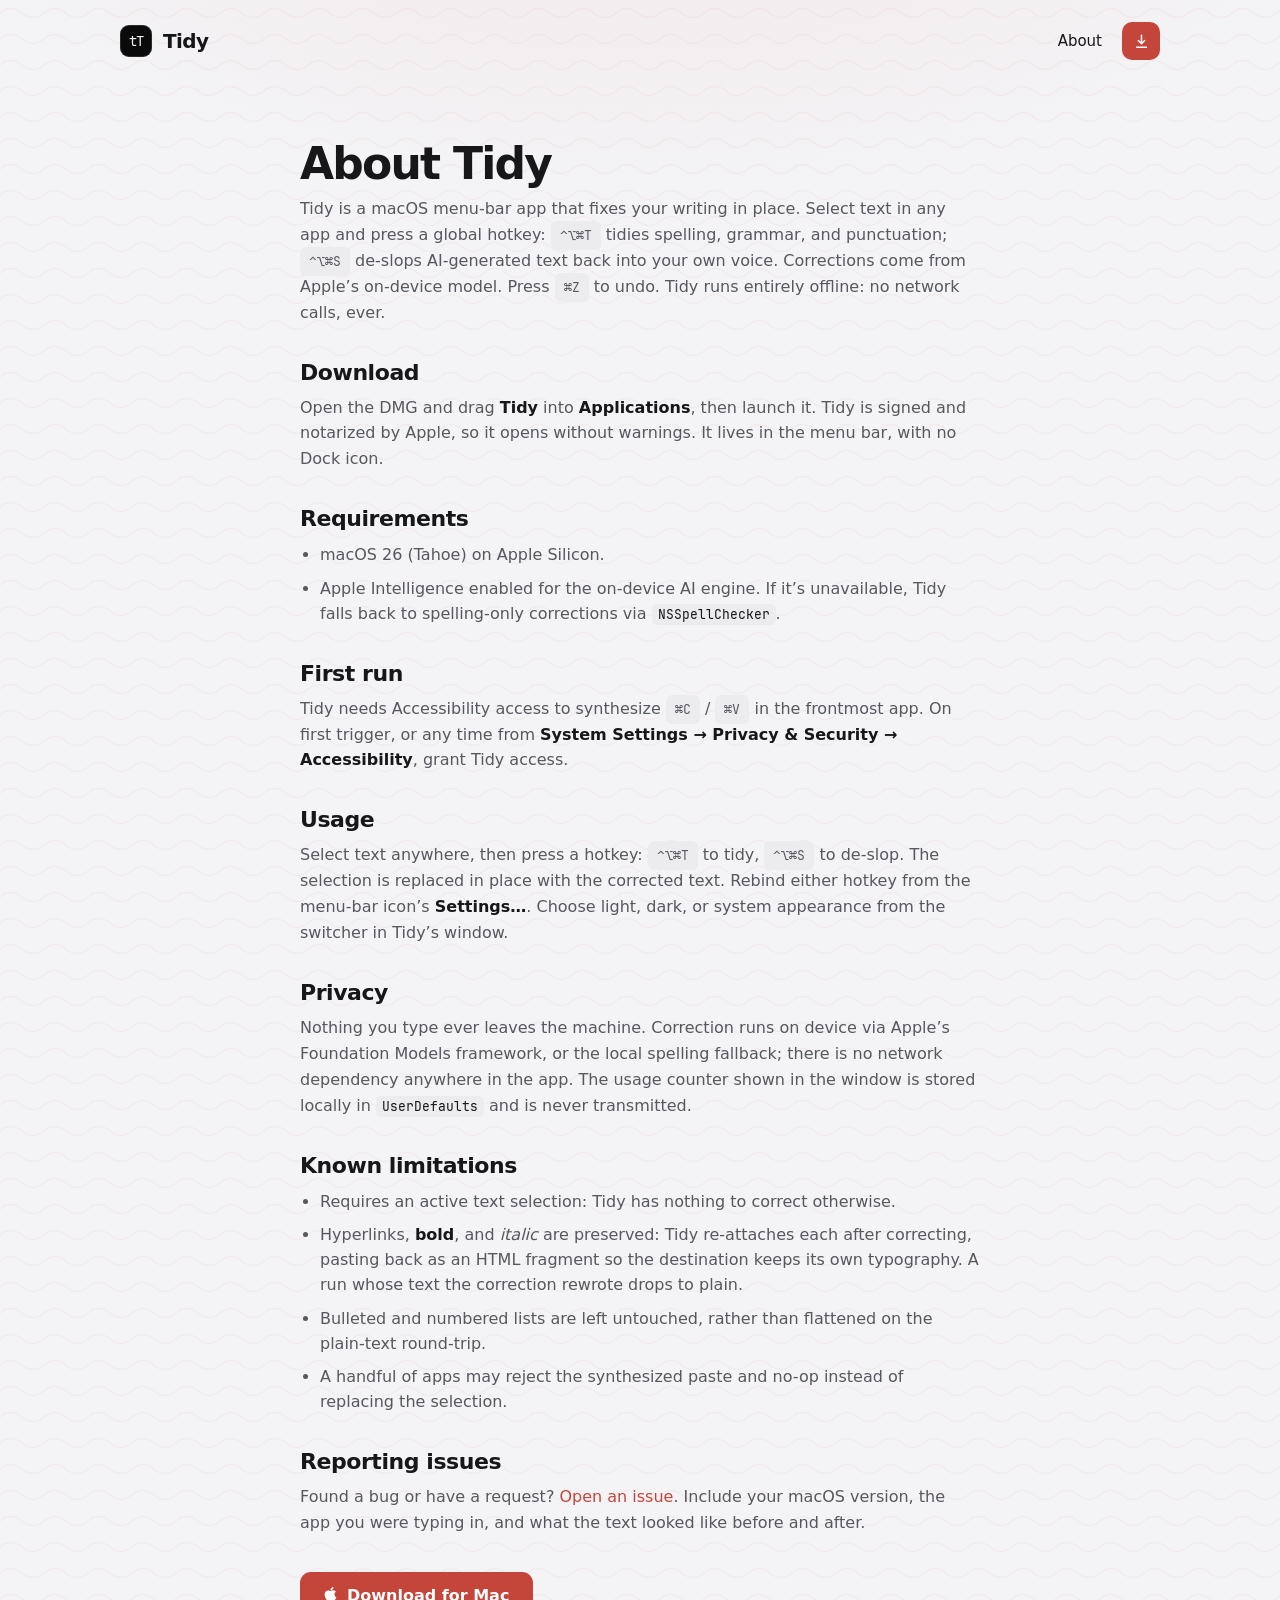
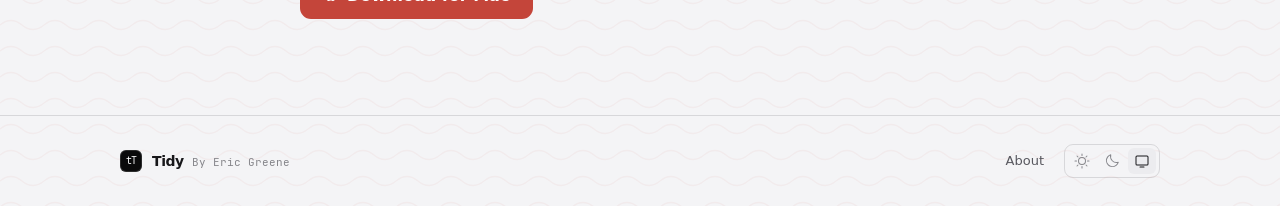
==== about.html @ 1b94c2d9 "Publish Tidy site + v0.2 appcast" ====
<!DOCTYPE html>
<html lang="en">
<head>
<meta charset="utf-8">
<meta name="viewport" content="width=device-width, initial-scale=1">
<title>About Tidy</title>
<meta name="description" content="How Tidy works, why it's built this way, and how to install it. Two shortcuts that fix your writing in place, on device.">
<link rel="canonical" href="https://greene-squares.github.io/tidy-releases/about.html">
<meta property="og:type" content="website">
<meta property="og:url" content="https://greene-squares.github.io/tidy-releases/about.html">
<meta property="og:title" content="About Tidy">
<meta property="og:description" content="How Tidy works, why it's built this way, and how to install it. Two shortcuts that fix your writing in place, on device.">
<meta name="twitter:card" content="summary_large_image">
<script>
  (function () {
    var saved = localStorage.getItem('tidy-theme');
    if (saved === 'light' || saved === 'dark') document.documentElement.setAttribute('data-theme', saved);
  })();
</script>
<link rel="stylesheet" href="styles.css">
</head>
<body>

  <div class="wrap" style="padding:22px 40px;display:flex;align-items:center;justify-content:space-between">
    <a href="index.html" style="display:flex;align-items:center;gap:11px;color:inherit">
      <div class="icon" style="width:32px;height:32px;border-radius:9px;font-size:14px;box-shadow:inset 0 0 0 1px var(--iconinset)">tT</div>
      <div style="font-size:20px;font-weight:600;letter-spacing:-0.03em">Tidy</div>
    </a>
    <div style="display:flex;align-items:center;gap:20px">
      <a href="about.html" class="nlink" style="font-size:15px;color:var(--ink)">About</a>
      <a href="https://github.com/greene-squares/tidy-releases/releases/latest/download/Tidy.dmg" class="btn" aria-label="Download for Mac" style="display:inline-flex;align-items:center;justify-content:center;width:38px;height:38px;padding:0;border-radius:10px"><svg viewBox="0 0 24 24" fill="none" stroke="currentColor" stroke-width="2" stroke-linecap="round" stroke-linejoin="round" style="width:17px;height:17px"><path d="M12 3v11"/><path d="M7.5 10.5 12 15l4.5-4.5"/><path d="M5 20h14"/></svg></a>
    </div>
  </div>

  <div class="wrap" style="padding:60px 40px 96px">
    <div class="doc">

      <section>
        <div class="h1" style="font-size:44px">About Tidy</div>
        <p>Tidy is a macOS menu-bar app that fixes your writing in place. Select text in any app and press a global hotkey: <span class="kc">&#8963;&#8997;&#8984;T</span> tidies spelling, grammar, and punctuation; <span class="kc">&#8963;&#8997;&#8984;S</span> de-slops AI-generated text back into your own voice. Corrections come from Apple&rsquo;s on-device model. Press <span class="kc">&#8984;Z</span> to undo. Tidy runs entirely offline: no network calls, ever.</p>
      </section>

      <section>
        <h2>Download</h2>
        <p>Open the DMG and drag <strong>Tidy</strong> into <strong>Applications</strong>, then launch it. Tidy is signed and notarized by Apple, so it opens without warnings. It lives in the menu bar, with no Dock icon.</p>
      </section>

      <section>
        <h2>Requirements</h2>
        <ul>
          <li>macOS 26 (Tahoe) on Apple Silicon.</li>
          <li>Apple Intelligence enabled for the on-device AI engine. If it&rsquo;s unavailable, Tidy falls back to spelling-only corrections via <code>NSSpellChecker</code>.</li>
        </ul>
      </section>

      <section>
        <h2>First run</h2>
        <p>Tidy needs Accessibility access to synthesize <span class="kc">&#8984;C</span> / <span class="kc">&#8984;V</span> in the frontmost app. On first trigger, or any time from <strong>System Settings &rarr; Privacy &amp; Security &rarr; Accessibility</strong>, grant Tidy access.</p>
      </section>

      <section>
        <h2>Usage</h2>
        <p>Select text anywhere, then press a hotkey: <span class="kc">&#8963;&#8997;&#8984;T</span> to tidy, <span class="kc">&#8963;&#8997;&#8984;S</span> to de-slop. The selection is replaced in place with the corrected text. Rebind either hotkey from the menu-bar icon&rsquo;s <strong>Settings&hellip;</strong>. Choose light, dark, or system appearance from the switcher in Tidy&rsquo;s window.</p>
      </section>

      <section>
        <h2>Privacy</h2>
        <p>Nothing you type ever leaves the machine. Correction runs on device via Apple&rsquo;s Foundation Models framework, or the local spelling fallback; there is no network dependency anywhere in the app. The usage counter shown in the window is stored locally in <code>UserDefaults</code> and is never transmitted.</p>
      </section>

      <section>
        <h2>Known limitations</h2>
        <ul>
          <li>Requires an active text selection: Tidy has nothing to correct otherwise.</li>
          <li>Hyperlinks, <strong>bold</strong>, and <em>italic</em> are preserved: Tidy re-attaches each after correcting, pasting back as an HTML fragment so the destination keeps its own typography. A run whose text the correction rewrote drops to plain.</li>
          <li>Bulleted and numbered lists are left untouched, rather than flattened on the plain-text round-trip.</li>
          <li>A handful of apps may reject the synthesized paste and no-op instead of replacing the selection.</li>
        </ul>
      </section>

      <section>
        <h2>Reporting issues</h2>
        <p>Found a bug or have a request? <a href="https://github.com/greene-squares/tidy-releases/issues">Open an issue</a>. Include your macOS version, the app you were typing in, and what the text looked like before and after.</p>
      </section>

      <a href="https://github.com/greene-squares/tidy-releases/releases/latest/download/Tidy.dmg" class="btn" style="align-self:flex-start;display:inline-flex;align-items:center;gap:10px;font-size:16px;border-radius:11px;padding:14px 24px;margin-top:2px"><svg viewBox="0 0 384 512" fill="currentColor" style="width:13px;height:16px;margin-top:-3px"><path d="M318.7 268.7c-.2-36.7 16.4-64.4 50-84.8-18.8-26.9-47.2-41.7-84.7-44.6-35.5-2.8-74.3 20.7-88.5 20.7-15 0-49.4-19.7-76.4-19.7C63.3 141.2 4 184.8 4 273.5q0 39.3 14.4 81.2c12.8 36.7 59 126.7 107.2 125.2 25.2-.6 43-17.9 75.8-17.9 31.8 0 48.3 17.9 76.4 17.9 48.6-.7 90.4-82.5 102.6-119.3-65.2-30.7-61.7-90-61.7-91.9zm-56.6-164.2c27.3-32.4 24.8-61.9 24-72.5-24.1 1.4-52 16.4-67.9 34.9-17.5 19.8-27.8 44.3-25.6 71.9 26.1 2 49.9-11.4 69.5-34.3z"/></svg>Download for Mac</a>

    </div>
  </div>

  <div style="border-top:1px solid var(--hair2)">
    <div class="wrap" style="padding:28px 40px;display:flex;align-items:center;justify-content:space-between;flex-wrap:wrap;gap:16px">
      <div style="display:flex;align-items:center;gap:10px"><div class="icon" style="width:22px;height:22px;border-radius:6px;font-size:10px;box-shadow:inset 0 0 0 1px var(--iconinset)">tT</div><div style="display:flex;align-items:baseline;gap:8px"><div style="font-size:14px;font-weight:600;letter-spacing:-0.03em">Tidy</div><div class="mono" style="font-size:11px;color:var(--ter)">By Eric Greene</div></div></div>
      <div style="display:flex;align-items:center;gap:20px;flex-wrap:wrap"><a href="about.html" class="nlink" style="font-size:13px">About</a><div class="theme-seg" role="group" aria-label="Theme"><button class="seg" type="button" data-theme-set="light" aria-label="Light theme"><svg viewBox="0 0 256 256" fill="currentColor"><path d="M120,40V16a8,8,0,0,1,16,0V40a8,8,0,0,1-16,0Zm72,88a64,64,0,1,1-64-64A64.07,64.07,0,0,1,192,128Zm-16,0a48,48,0,1,0-48,48A48.05,48.05,0,0,0,176,128ZM58.34,69.66A8,8,0,0,0,69.66,58.34l-16-16A8,8,0,0,0,42.34,53.66Zm0,116.68-16,16a8,8,0,0,0,11.32,11.32l16-16a8,8,0,0,0-11.32-11.32ZM192,72a8,8,0,0,0,5.66-2.34l16-16a8,8,0,0,0-11.32-11.32l-16,16A8,8,0,0,0,192,72Zm5.66,114.34a8,8,0,0,0-11.32,11.32l16,16a8,8,0,0,0,11.32-11.32ZM48,128a8,8,0,0,0-8-8H16a8,8,0,0,0,0,16H40A8,8,0,0,0,48,128Zm80,80a8,8,0,0,0-8,8v24a8,8,0,0,0,16,0V216A8,8,0,0,0,128,208Zm112-88H216a8,8,0,0,0,0,16h24a8,8,0,0,0,0-16Z"/></svg></button><button class="seg" type="button" data-theme-set="dark" aria-label="Dark theme"><svg viewBox="0 0 256 256" fill="currentColor"><path d="M233.54,142.23a8,8,0,0,0-8-2,88.08,88.08,0,0,1-109.8-109.8,8,8,0,0,0-10-10,104.84,104.84,0,0,0-52.91,37A104,104,0,0,0,136,224a103.09,103.09,0,0,0,62.52-20.88,104.84,104.84,0,0,0,37-52.91A8,8,0,0,0,233.54,142.23ZM188.9,190.34A88,88,0,0,1,65.66,67.11a89,89,0,0,1,31.4-26A106,106,0,0,0,96,56,104.11,104.11,0,0,0,200,160a106,106,0,0,0,14.92-1.06A89,89,0,0,1,188.9,190.34Z"/></svg></button><button class="seg" type="button" data-theme-set="system" aria-label="Match system"><svg viewBox="0 0 256 256" fill="currentColor"><path d="M208,40H48A24,24,0,0,0,24,64V176a24,24,0,0,0,24,24H208a24,24,0,0,0,24-24V64A24,24,0,0,0,208,40Zm8,136a8,8,0,0,1-8,8H48a8,8,0,0,1-8-8V64a8,8,0,0,1,8-8H208a8,8,0,0,1,8,8Zm-48,48a8,8,0,0,1-8,8H96a8,8,0,0,1,0-16h64A8,8,0,0,1,168,224Z"/></svg></button></div></div>
    </div>
  </div>

  <script src="app.js"></script>

</body>
</html>
---- styles.css ----
@font-face { font-family: 'Space Grotesk'; src: url('fonts/SpaceGrotesk-VF.ttf') format('truetype'); font-weight: 300 700; font-display: swap; }
@font-face { font-family: 'JetBrains Mono'; src: url('fonts/JetBrainsMono-Regular.ttf') format('truetype'); font-weight: 400; font-display: swap; }
@font-face { font-family: 'JetBrains Mono'; src: url('fonts/JetBrainsMono-Medium.ttf') format('truetype'); font-weight: 500; font-display: swap; }
@font-face { font-family: 'JetBrains Mono'; src: url('fonts/JetBrainsMono-SemiBold.ttf') format('truetype'); font-weight: 600; font-display: swap; }

:root {
  color-scheme: dark; --kcap-edge:rgba(0,0,0,0.45);
  --bg:#0e0e10; --panel:#141417; --raised:#1e1e23;
  --ink:#f4f4f5; --sec:#9a9aa2; --ter:#6b6b73;
  --accent:#e04b3f; --accent-h:#f0655a; --btn-ink:#ffffff;
  --hair:rgba(244,244,245,0.08); --hair2:rgba(244,244,245,0.10);
  --iconbg:#0a0a0b; --iconink:#f4f4f5; --iconinset:rgba(244,244,245,0.14);
  --sel:rgba(224,75,63,0.28); --glow:rgba(224,75,63,0.10);
  --winbg:#1b1b20; --winbar:#25252b; --winink:#f4f4f5; --winline:rgba(244,244,245,0.08); --winmuted:rgba(244,244,245,0.45);
  --capdown:#141418;
  --shadow:0 40px 80px -30px rgba(0,0,0,0.9);
}
:root[data-theme="light"] { color-scheme: light; --kcap-edge:rgba(14,14,16,0.14);
  --bg:#f4f4f6; --panel:#ffffff; --raised:#ececef;
  --ink:#17171a; --sec:#57575e; --ter:#86868b;
  --accent:#c4453a; --accent-h:#a5342a; --btn-ink:#ffffff;
  --hair:rgba(14,14,16,0.08); --hair2:rgba(14,14,16,0.12);
  --iconbg:#0a0a0b; --iconink:#f4f4f5; --iconinset:rgba(244,244,245,0.14);
  --sel:rgba(196,69,58,0.22); --glow:rgba(196,69,58,0.07);
  --winbg:#ffffff; --winbar:#e3e3e9; --winink:#141416; --winline:rgba(14,14,16,0.08); --winmuted:rgba(14,14,16,0.5);
  --capdown:#dcdce1;
  --shadow:0 30px 60px -30px rgba(14,14,16,0.28);
}
@media (prefers-color-scheme: light) {
  :root:not([data-theme="dark"]) { color-scheme: light; --kcap-edge:rgba(14,14,16,0.14);
    --bg:#f4f4f6; --panel:#ffffff; --raised:#ececef;
    --ink:#17171a; --sec:#57575e; --ter:#86868b;
    --accent:#c4453a; --accent-h:#a5342a; --btn-ink:#ffffff;
    --hair:rgba(14,14,16,0.08); --hair2:rgba(14,14,16,0.12);
    --iconbg:#0a0a0b; --iconink:#f4f4f5; --iconinset:rgba(244,244,245,0.14);
    --sel:rgba(196,69,58,0.22); --glow:rgba(196,69,58,0.07);
    --winbg:#ffffff; --winbar:#e3e3e9; --winink:#141416; --winline:rgba(14,14,16,0.08); --winmuted:rgba(14,14,16,0.5);
    --capdown:#dcdce1;
    --shadow:0 30px 60px -30px rgba(14,14,16,0.28);
  }
}

* { box-sizing: border-box; }
body { margin: 0; background-color: var(--bg);
  background-image: radial-gradient(1100px 520px at 50% -8%, var(--glow), transparent 68%), url("data:image/svg+xml,<svg xmlns='http://www.w3.org/2000/svg' width='44' height='26'><path d='M0 13 q 11 -9 22 0 t 22 0' fill='none' stroke='%23c4453a' stroke-opacity='0.05' stroke-width='1.3'/></svg>");
  background-repeat: no-repeat, repeat;
  font-family: -apple-system, BlinkMacSystemFont, "Helvetica Neue", "Segoe UI", system-ui, Arial, sans-serif; color: var(--ink); overflow-x: hidden; transition: background-color .2s ease, color .2s ease; }
a { color: var(--accent); text-decoration: none; }
::selection { background: var(--sel); }
.wrap { max-width: 1120px; margin: 0 auto; }
.nlink { color: var(--sec); transition: color .15s ease; }
.nlink:hover { color: var(--ink); }
.btn { background: var(--accent); color: var(--btn-ink); font-weight: 600; border-radius: 9px; transition: background .15s ease; }
.btn:hover { background: var(--accent-h); color: var(--btn-ink); }
.theme-seg { display: inline-flex; align-items: center; gap: 2px; padding: 3px; border: 1px solid var(--hair2); border-radius: 9px; }
.seg { display: flex; align-items: center; justify-content: center; width: 28px; height: 26px; border: none; background: transparent; color: var(--ter); border-radius: 6px; cursor: pointer; transition: color .15s ease, background .15s ease; }
.seg svg { width: 16px; height: 16px; }
.seg:hover { color: var(--ink); }
.seg.active { background: var(--raised); color: var(--ink); }
.eyebrow { font-family: 'JetBrains Mono', monospace; font-size: 12px; letter-spacing: 0.16em; text-transform: uppercase; color: var(--accent); }
.mono { font-family: 'JetBrains Mono', monospace; }
.icon { background: var(--iconbg); color: var(--iconink); font-family: 'JetBrains Mono', monospace; letter-spacing: -0.05em; display: flex; align-items: center; justify-content: center; }
.card { background: var(--panel); box-shadow: inset 0 0 0 1px var(--hair); }
.window { background: var(--winbg); border-radius: 20px; box-shadow: var(--shadow), inset 0 0 0 1px var(--hair); overflow: hidden; font-family: -apple-system, BlinkMacSystemFont, "SF Pro Text", system-ui, "Helvetica Neue", sans-serif; }
.titlebar { display: flex; align-items: center; gap: 7px; height: 36px; padding: 0 14px; background: var(--winbar); border-bottom: 1px solid var(--winline); }
.dot { width: 10px; height: 10px; border-radius: 50%; }
.wintitle { flex:1; text-align:center; font-size:12px; font-weight:500; color:var(--winmuted); margin-right:36px; }
.wavy { text-decoration: underline wavy #c4453a; text-underline-offset: 5px; }
.h1 { font-size: 62px; font-weight: 600; line-height: 1.0; letter-spacing: -0.04em; }
.h2 { font-size: 36px; font-weight: 600; letter-spacing: -0.03em; }
.grid-two { display: grid; grid-template-columns: 1fr; gap: 30px; }
.grid-priv, .grid-mode { display: grid; grid-template-columns: 1fr 1fr; gap: 64px; align-items: center; }
.grid-fixes { display: grid; grid-template-columns: repeat(4,1fr); gap: 16px; }
.grid-how { display: grid; grid-template-columns: repeat(3,1fr); gap: 40px; }
.fixcard { background: var(--panel); border-radius: 14px; box-shadow: inset 0 0 0 1px var(--hair); padding: 26px; display: flex; flex-direction: column; gap: 16px; min-height: 150px; }
.kc { font-family: 'JetBrains Mono', monospace; font-size: 13px; background: var(--raised); border-radius: 6px; padding: 6px 9px; }

.demo { width: 100%; display: flex; flex-direction: column; align-items: center; gap: 56px; }
.stage { width: 100%; max-width: 800px; position: relative; min-height: 224px; }
.winTidy { position: absolute; inset: 0; z-index: 2; display: flex; flex-direction: column; will-change: transform, filter; animation: tdWin 18s linear infinite; }
.winSlop { position: absolute; inset: 0; z-index: 1; display: flex; flex-direction: column; will-change: transform, filter; animation: slWin 18s linear infinite; }
.editor { flex: 1 1 auto; overflow: hidden; padding: 12px 26px; font-size: 17px; line-height: 1.55; color: var(--winink); }
.edGrid { display: grid; align-content: start; }

.lights { display: flex; align-items: center; gap: 8px; flex: none; }
.tl { width: 12px; height: 12px; border-radius: 50%; }
.tl.r { background: #ff5f57; } .tl.y { background: #febc2e; } .tl.g { background: #28c840; }
.chip svg, .fchip svg, .cbtn svg { width: 100%; height: 100%; fill: none; stroke: currentColor; stroke-width: 1.9; stroke-linecap: round; stroke-linejoin: round; }
.chip svg.fillic, .fchip svg.fillic, .cbtn svg.fillic { fill: currentColor; stroke: none; }
.fillic { fill: currentColor; stroke: none; }
.glyph { font-size: 14px; font-weight: 600; letter-spacing: -0.01em; }

.notesBar { height: 44px; gap: 8px; padding: 0 12px; background: var(--winbg); }
.chip { width: 26px; height: 26px; padding: 5px; border-radius: 50%; display: flex; align-items: center; justify-content: center; color: var(--winmuted); background: transparent; border: none; flex: none; cursor: default; }
.notesBar .chip { background: color-mix(in srgb, var(--winink) 5%, transparent); }
.notesTitle { display: flex; flex-direction: column; line-height: 1.05; margin-left: 2px; }
.nt1 { font-size: 13px; font-weight: 700; color: var(--winink); }
.nt2 { font-size: 10.5px; color: var(--winmuted); }
.tbSpacer { flex: 1; }
.tbDiv { width: 1px; height: 20px; background: var(--winline); margin: 0 3px; flex: none; }
.tbGroup { display: flex; align-items: center; gap: 4px; }

.msgBar { height: 38px; gap: 10px; }
.msgTo { font-size: 12.5px; font-weight: 600; color: var(--winink); }
.msgSub { color: var(--winmuted); font-weight: 500; }
.fmtBar { display: flex; align-items: center; gap: 3px; height: 32px; padding: 0 16px; color: var(--winmuted); border-bottom: 1px solid var(--winline); flex: none; }
.fchip { width: 24px; height: 24px; padding: 4px; display: flex; align-items: center; justify-content: center; border-radius: 5px; font-size: 12.5px; font-weight: 700; }
.fchip.it { font-style: italic; font-family: Georgia, "Times New Roman", serif; }
.fchip.un { text-decoration: underline; }
.fchip.st { text-decoration: line-through; }
.fdiv { width: 1px; height: 15px; background: var(--winline); margin: 0 4px; flex: none; }
.msgEditor { padding-top: 12px; }
.composeRow { display: flex; align-items: center; gap: 3px; height: 46px; padding: 0 14px; border-top: 1px solid var(--winline); flex: none; }
.cbtn { width: 30px; height: 30px; padding: 6px; border-radius: 8px; display: flex; align-items: center; justify-content: center; color: var(--winmuted); background: transparent; border: none; flex: none; cursor: default; }
.cSpacer { flex: 1; }
.send { width: 36px; height: 30px; padding: 6px 8px; color: #fff; background: #1c1c1e; border-radius: 8px; }
@media (max-width: 600px) { .tbHideSm { display: none; } .stage { min-height: 264px; } }
.edLayer { grid-area: 1/1; align-self: start; }
.caret { display: inline-block; width: 2px; height: 1.05em; background: var(--accent); vertical-align: -2px; margin-left: 3px; animation: tCaret 1.05s steps(1) infinite; }
.hl { border-radius: 6px; margin: -2px -6px; padding: 2px 6px; -webkit-box-decoration-break: clone; box-decoration-break: clone; }

/* Card-stack swap: the receding window snaps back quickly so it appears below
   at once; the rising window springs up over it (gentle overshoot). z-index
   flips inside each swap so the rising card is on top as it scales up. */
@keyframes tdWin {
  0% { transform:translateY(0) scale(1); filter:brightness(1); z-index:2 }
  30% { transform:translateY(0) scale(1); filter:brightness(1); z-index:2; animation-timing-function:cubic-bezier(0.32,0,0.2,1) }
  35% { transform:translateY(24px) scale(0.93); filter:brightness(0.85); z-index:1 }
  80% { transform:translateY(24px) scale(0.93); filter:brightness(0.85); z-index:1; animation-timing-function:cubic-bezier(0.34,1.5,0.5,1) }
  88% { transform:translateY(0) scale(1); filter:brightness(1); z-index:2 }
  100% { transform:translateY(0) scale(1); filter:brightness(1); z-index:2 }
}
@keyframes slWin {
  0% { transform:translateY(24px) scale(0.93); filter:brightness(0.85); z-index:1 }
  30% { transform:translateY(24px) scale(0.93); filter:brightness(0.85); z-index:1; animation-timing-function:cubic-bezier(0.34,1.5,0.5,1) }
  38% { transform:translateY(0) scale(1); filter:brightness(1); z-index:2 }
  80% { transform:translateY(0) scale(1); filter:brightness(1); z-index:2; animation-timing-function:cubic-bezier(0.32,0,0.2,1) }
  85% { transform:translateY(24px) scale(0.93); filter:brightness(0.85); z-index:1 }
  100% { transform:translateY(24px) scale(0.93); filter:brightness(0.85); z-index:1 }
}

.tdTypo { animation: tdTypo 18s ease-in-out infinite; }
.tdCrisp { opacity: 0; animation: tdCrisp 18s ease-in-out infinite; }
.slSlop { animation: slSlop 18s ease-in-out infinite; }
.slCrisp { opacity: 0; animation: slCrisp 18s ease-in-out infinite; }
.tdTypo .hl { animation: selTidy 18s linear infinite; }
.slSlop .hl { animation: selSlop 18s linear infinite; }
@keyframes tdTypo { 0%,15% { opacity:1 } 16%,54% { opacity:0 } 56%,100% { opacity:1 } }
@keyframes tdCrisp { 0%,15% { opacity:0 } 16%,54% { opacity:1 } 56%,100% { opacity:0 } }
@keyframes slSlop { 0%,51% { opacity:1 } 52%,84% { opacity:0 } 86%,100% { opacity:1 } }
@keyframes slCrisp { 0%,51% { opacity:0 } 52%,84% { opacity:1 } 86%,100% { opacity:0 } }
@keyframes selTidy { 0% { background:transparent; animation-timing-function:step-end } 5% { background:var(--sel); animation-timing-function:step-end } 16% { background:transparent } 100% { background:transparent } }
@keyframes selSlop { 0% { background:transparent; animation-timing-function:step-end } 41% { background:var(--sel); animation-timing-function:step-end } 52% { background:transparent } 100% { background:transparent } }

.procPanel { position:absolute; left:50%; bottom:-20px; z-index:8; transform:translateX(-50%); display:flex; align-items:center; gap:14px; min-width:280px; padding:15px 18px; background:var(--winbar); border-radius:16px; box-shadow:0 30px 70px -24px rgba(0,0,0,0.55), inset 0 0 0 1px var(--winline); opacity:0; }
.procTidy { animation:procTidyShow 18s ease-in-out infinite; }
.procSlop { animation:procSlopShow 18s ease-in-out infinite; }
.procLogo { width:36px; height:36px; border-radius:10px; font-size:15px; box-shadow:inset 0 0 0 1px var(--iconinset); flex:none; }
.procMeta { display:flex; flex-direction:column; gap:9px; flex:1; }
.procTitle { font-family:'JetBrains Mono',monospace; font-size:12.5px; color:var(--winink); letter-spacing:-0.01em; }
.wpBar { height:6px; border-radius:999px; background:var(--winline); overflow:hidden; }
.wpFill { display:block; height:100%; width:0; border-radius:999px; background:var(--accent); }
.wpFillTidy { animation:fillTidy 18s ease-in-out infinite; }
.wpFillSlop { animation:fillSlop 18s ease-in-out infinite; }
.toast { position:absolute; left:50%; bottom:-10px; z-index:8; transform:translateX(-50%); padding:9px 15px; background:#17171a; color:#fff; font-size:13px; font-weight:600; letter-spacing:-0.01em; border-radius:999px; box-shadow:0 14px 30px -12px rgba(0,0,0,0.6); white-space:nowrap; opacity:0; }
.toastTidy { animation:toastTidyShow 18s ease-in-out infinite; }
.toastSlop { animation:toastSlopShow 18s ease-in-out infinite; }
@keyframes procTidyShow { 0%,11.5% { opacity:0; transform:translateX(-50%) scale(0.94) } 12.5%,15% { opacity:1; transform:translateX(-50%) scale(1) } 15.7%,100% { opacity:0; transform:translateX(-50%) scale(0.97) } }
@keyframes procSlopShow { 0%,47.5% { opacity:0; transform:translateX(-50%) scale(0.94) } 48.5%,51% { opacity:1; transform:translateX(-50%) scale(1) } 51.7%,100% { opacity:0; transform:translateX(-50%) scale(0.97) } }
@keyframes fillTidy { 0%,12% { width:0 } 15.2%,100% { width:100% } }
@keyframes fillSlop { 0%,48% { width:0 } 51.2%,100% { width:100% } }
@keyframes toastTidyShow { 0%,15.5% { opacity:0; transform:translateX(-50%) translateY(8px) } 17%,26% { opacity:1; transform:translateX(-50%) translateY(0) } 28%,100% { opacity:0; transform:translateX(-50%) translateY(8px) } }
@keyframes toastSlopShow { 0%,51.5% { opacity:0; transform:translateX(-50%) translateY(8px) } 53%,64% { opacity:1; transform:translateX(-50%) translateY(0) } 66%,100% { opacity:0; transform:translateX(-50%) translateY(8px) } }
@keyframes tCaret { 0%,50% { opacity:1 } 51%,100% { opacity:0 } }

.demo-kbd { margin-top: 4px; }
.demo-kbd .key.kMod { animation: kbMod 18s ease-in-out infinite; }
.demo-kbd .key.kCmd { animation: kbCmd 18s ease-in-out infinite; }
.demo-kbd .key.kA { animation: kbA 18s ease-in-out infinite; }
.demo-kbd .key.kT { animation: kbTapT 18s ease-in-out infinite; }
.demo-kbd .key.kS { animation: kbTapS 18s ease-in-out infinite; }
@keyframes kbMod { 0%,10.5% { transform:none; background:linear-gradient(#ffffff,#f0f0f3); color:#3d3d44; box-shadow: inset 0 -1px 1px rgba(14,14,16,0.05), 0 1.5px 2px rgba(14,14,16,0.16), 0 0 0 1px rgba(14,14,16,0.05); } 11%,15% { transform:translateY(1.5px); background:linear-gradient(#e04b3f,#b8342a); color:#fff; box-shadow: inset 0 1px 3px rgba(0,0,0,0.28), 0 0 0 1px #a02b22, 0 0 16px rgba(224,75,63,0.6); } 15.5%,46.5% { transform:none; background:linear-gradient(#ffffff,#f0f0f3); color:#3d3d44; box-shadow: inset 0 -1px 1px rgba(14,14,16,0.05), 0 1.5px 2px rgba(14,14,16,0.16), 0 0 0 1px rgba(14,14,16,0.05); } 47%,51% { transform:translateY(1.5px); background:linear-gradient(#e04b3f,#b8342a); color:#fff; box-shadow: inset 0 1px 3px rgba(0,0,0,0.28), 0 0 0 1px #a02b22, 0 0 16px rgba(224,75,63,0.6); } 51.5%,100% { transform:none; background:linear-gradient(#ffffff,#f0f0f3); color:#3d3d44; box-shadow: inset 0 -1px 1px rgba(14,14,16,0.05), 0 1.5px 2px rgba(14,14,16,0.16), 0 0 0 1px rgba(14,14,16,0.05); } }
@keyframes kbCmd { 0%,4.5% { transform:none; background:linear-gradient(#ffffff,#f0f0f3); color:#3d3d44; box-shadow: inset 0 -1px 1px rgba(14,14,16,0.05), 0 1.5px 2px rgba(14,14,16,0.16), 0 0 0 1px rgba(14,14,16,0.05); } 5%,7% { transform:translateY(1.5px); background:linear-gradient(#e04b3f,#b8342a); color:#fff; box-shadow: inset 0 1px 3px rgba(0,0,0,0.28), 0 0 0 1px #a02b22, 0 0 16px rgba(224,75,63,0.6); } 7.5%,10.5% { transform:none; background:linear-gradient(#ffffff,#f0f0f3); color:#3d3d44; box-shadow: inset 0 -1px 1px rgba(14,14,16,0.05), 0 1.5px 2px rgba(14,14,16,0.16), 0 0 0 1px rgba(14,14,16,0.05); } 11%,15% { transform:translateY(1.5px); background:linear-gradient(#e04b3f,#b8342a); color:#fff; box-shadow: inset 0 1px 3px rgba(0,0,0,0.28), 0 0 0 1px #a02b22, 0 0 16px rgba(224,75,63,0.6); } 15.5%,40.5% { transform:none; background:linear-gradient(#ffffff,#f0f0f3); color:#3d3d44; box-shadow: inset 0 -1px 1px rgba(14,14,16,0.05), 0 1.5px 2px rgba(14,14,16,0.16), 0 0 0 1px rgba(14,14,16,0.05); } 41%,43% { transform:translateY(1.5px); background:linear-gradient(#e04b3f,#b8342a); color:#fff; box-shadow: inset 0 1px 3px rgba(0,0,0,0.28), 0 0 0 1px #a02b22, 0 0 16px rgba(224,75,63,0.6); } 43.5%,46.5% { transform:none; background:linear-gradient(#ffffff,#f0f0f3); color:#3d3d44; box-shadow: inset 0 -1px 1px rgba(14,14,16,0.05), 0 1.5px 2px rgba(14,14,16,0.16), 0 0 0 1px rgba(14,14,16,0.05); } 47%,51% { transform:translateY(1.5px); background:linear-gradient(#e04b3f,#b8342a); color:#fff; box-shadow: inset 0 1px 3px rgba(0,0,0,0.28), 0 0 0 1px #a02b22, 0 0 16px rgba(224,75,63,0.6); } 51.5%,100% { transform:none; background:linear-gradient(#ffffff,#f0f0f3); color:#3d3d44; box-shadow: inset 0 -1px 1px rgba(14,14,16,0.05), 0 1.5px 2px rgba(14,14,16,0.16), 0 0 0 1px rgba(14,14,16,0.05); } }
@keyframes kbA { 0%,4.5% { transform:none; background:linear-gradient(#ffffff,#f0f0f3); color:#3d3d44; box-shadow: inset 0 -1px 1px rgba(14,14,16,0.05), 0 1.5px 2px rgba(14,14,16,0.16), 0 0 0 1px rgba(14,14,16,0.05); } 5%,7% { transform:translateY(1.5px); background:linear-gradient(#e04b3f,#b8342a); color:#fff; box-shadow: inset 0 1px 3px rgba(0,0,0,0.28), 0 0 0 1px #a02b22, 0 0 16px rgba(224,75,63,0.6); } 7.5%,40.5% { transform:none; background:linear-gradient(#ffffff,#f0f0f3); color:#3d3d44; box-shadow: inset 0 -1px 1px rgba(14,14,16,0.05), 0 1.5px 2px rgba(14,14,16,0.16), 0 0 0 1px rgba(14,14,16,0.05); } 41%,43% { transform:translateY(1.5px); background:linear-gradient(#e04b3f,#b8342a); color:#fff; box-shadow: inset 0 1px 3px rgba(0,0,0,0.28), 0 0 0 1px #a02b22, 0 0 16px rgba(224,75,63,0.6); } 43.5%,100% { transform:none; background:linear-gradient(#ffffff,#f0f0f3); color:#3d3d44; box-shadow: inset 0 -1px 1px rgba(14,14,16,0.05), 0 1.5px 2px rgba(14,14,16,0.16), 0 0 0 1px rgba(14,14,16,0.05); } }
@keyframes kbTapT { 0%,10.5% { transform:none; background:linear-gradient(#ffffff,#f0f0f3); color:#3d3d44; box-shadow: inset 0 -1px 1px rgba(14,14,16,0.05), 0 1.5px 2px rgba(14,14,16,0.16), 0 0 0 1px rgba(14,14,16,0.05); } 11%,15% { transform:translateY(1.5px); background:linear-gradient(#e04b3f,#b8342a); color:#fff; box-shadow: inset 0 1px 3px rgba(0,0,0,0.28), 0 0 0 1px #a02b22, 0 0 16px rgba(224,75,63,0.7); } 15.5%,100% { transform:none; background:linear-gradient(#ffffff,#f0f0f3); color:#3d3d44; box-shadow: inset 0 -1px 1px rgba(14,14,16,0.05), 0 1.5px 2px rgba(14,14,16,0.16), 0 0 0 1px rgba(14,14,16,0.05); } }
@keyframes kbTapS { 0%,46.5% { transform:none; background:linear-gradient(#ffffff,#f0f0f3); color:#3d3d44; box-shadow: inset 0 -1px 1px rgba(14,14,16,0.05), 0 1.5px 2px rgba(14,14,16,0.16), 0 0 0 1px rgba(14,14,16,0.05); } 47%,51% { transform:translateY(1.5px); background:linear-gradient(#e04b3f,#b8342a); color:#fff; box-shadow: inset 0 1px 3px rgba(0,0,0,0.28), 0 0 0 1px #a02b22, 0 0 16px rgba(224,75,63,0.7); } 51.5%,100% { transform:none; background:linear-gradient(#ffffff,#f0f0f3); color:#3d3d44; box-shadow: inset 0 -1px 1px rgba(14,14,16,0.05), 0 1.5px 2px rgba(14,14,16,0.16), 0 0 0 1px rgba(14,14,16,0.05); } }

.grid-why { display: grid; grid-template-columns: 1fr 1fr; gap: 34px 48px; }
.divider { height: 1px; background: var(--hair2); }

.doc { max-width: 680px; margin: 0 auto; display: flex; flex-direction: column; gap: 34px; }
.doc section { display: flex; flex-direction: column; gap: 10px; }
.doc h2 { font-size: 22px; font-weight: 600; letter-spacing: -0.02em; margin: 0; }
.doc p { font-size: 16px; line-height: 1.62; color: var(--sec); margin: 0; }
.doc ul { margin: 2px 0 0; padding-left: 20px; display: flex; flex-direction: column; gap: 9px; }
.doc li { font-size: 16px; line-height: 1.55; color: var(--sec); }
.doc strong { color: var(--ink); font-weight: 600; }
.doc code { font-family: 'JetBrains Mono', monospace; font-size: 13px; background: var(--raised); border-radius: 5px; padding: 2px 6px; color: var(--ink); }
.doc pre { background: var(--raised); border-radius: 10px; padding: 16px 18px; overflow-x: auto; margin: 2px 0 0; }
.doc pre code { background: none; padding: 0; font-size: 13px; line-height: 1.7; color: var(--ink); }

.kbd { max-width: 800px; width: 100%; background: linear-gradient(#ededf0, #dedee2); border-radius: 18px; padding: 15px; display: flex; flex-direction: column; gap: 6px; box-shadow: inset 0 1px 0 rgba(255,255,255,0.85), 0 10px 24px -20px rgba(14,14,16,0.35), 0 0 0 1px rgba(14,14,16,0.08); }
.krow { display: flex; gap: 6px; }
.key { flex: 1 1 0; min-width: 0; height: 42px; background: linear-gradient(#ffffff, #f0f0f3); border-radius: 8px; display: flex; align-items: center; justify-content: center; font-family: -apple-system, BlinkMacSystemFont, "SF Pro Text", system-ui, "Helvetica Neue", sans-serif; font-size: 12px; font-weight: 500; color: #3d3d44; box-shadow: inset 0 -1px 1px rgba(14,14,16,0.05), 0 1.5px 2px rgba(14,14,16,0.16), 0 0 0 1px rgba(14,14,16,0.05); }
.krow.fn .key { height: 25px; font-size: 9px; color: #8a8a90; }
.key.wide { font-size: 10px; color: #7a7a80; }
.key.mod { color: #c4453a; font-size: 16px; font-weight: 600; box-shadow: inset 0 0 0 1.6px #c4453a, 0 1.5px 2px rgba(14,14,16,0.16); }
.key.hot { position: relative; background: linear-gradient(#e04b3f, #b8342a); color: #fff; font-size: 15px; font-weight: 700; box-shadow: 0 4px 12px rgba(224,75,63,0.55), 0 0 0 1px #b8342a; }
.key.hot::after { content: attr(data-tip); position: absolute; bottom: calc(100% + 10px); left: 50%; transform: translateX(-50%); background: #17171a; color: #fff; font-size: 11px; font-weight: 600; letter-spacing: -0.01em; padding: 4px 9px; border-radius: 6px; white-space: nowrap; box-shadow: 0 8px 20px -8px rgba(0,0,0,0.55); }
.key.hot::before { content: ''; position: absolute; bottom: calc(100% + 4px); left: 50%; transform: translateX(-50%); border: 5px solid transparent; border-top-color: #17171a; }
.kb-legend { display: flex; gap: 30px; flex-wrap: wrap; justify-content: center; font-size: 14px; color: var(--sec); }
.kb-legend > div { display: flex; align-items: center; gap: 8px; }
.kb-dot { width: 9px; height: 9px; border-radius: 3px; background: #c4453a; flex: none; }
@media (max-width: 720px) { .kbd { display: none; } }

@media (max-width: 860px) {
  .grid-two, .grid-priv, .grid-how, .grid-mode, .grid-why { grid-template-columns: 1fr; gap: 28px; }
  .grid-mode.flip > div:first-child { order: 2; }
  .grid-fixes { grid-template-columns: 1fr 1fr; }
  .h1 { font-size: 44px; }
  .nav-links { display: none !important; }
}
@media (max-width: 480px) { .grid-fixes { grid-template-columns: 1fr; } .h1 { font-size: 38px; } }
@media (prefers-reduced-motion: reduce) { * { animation: none !important; } }
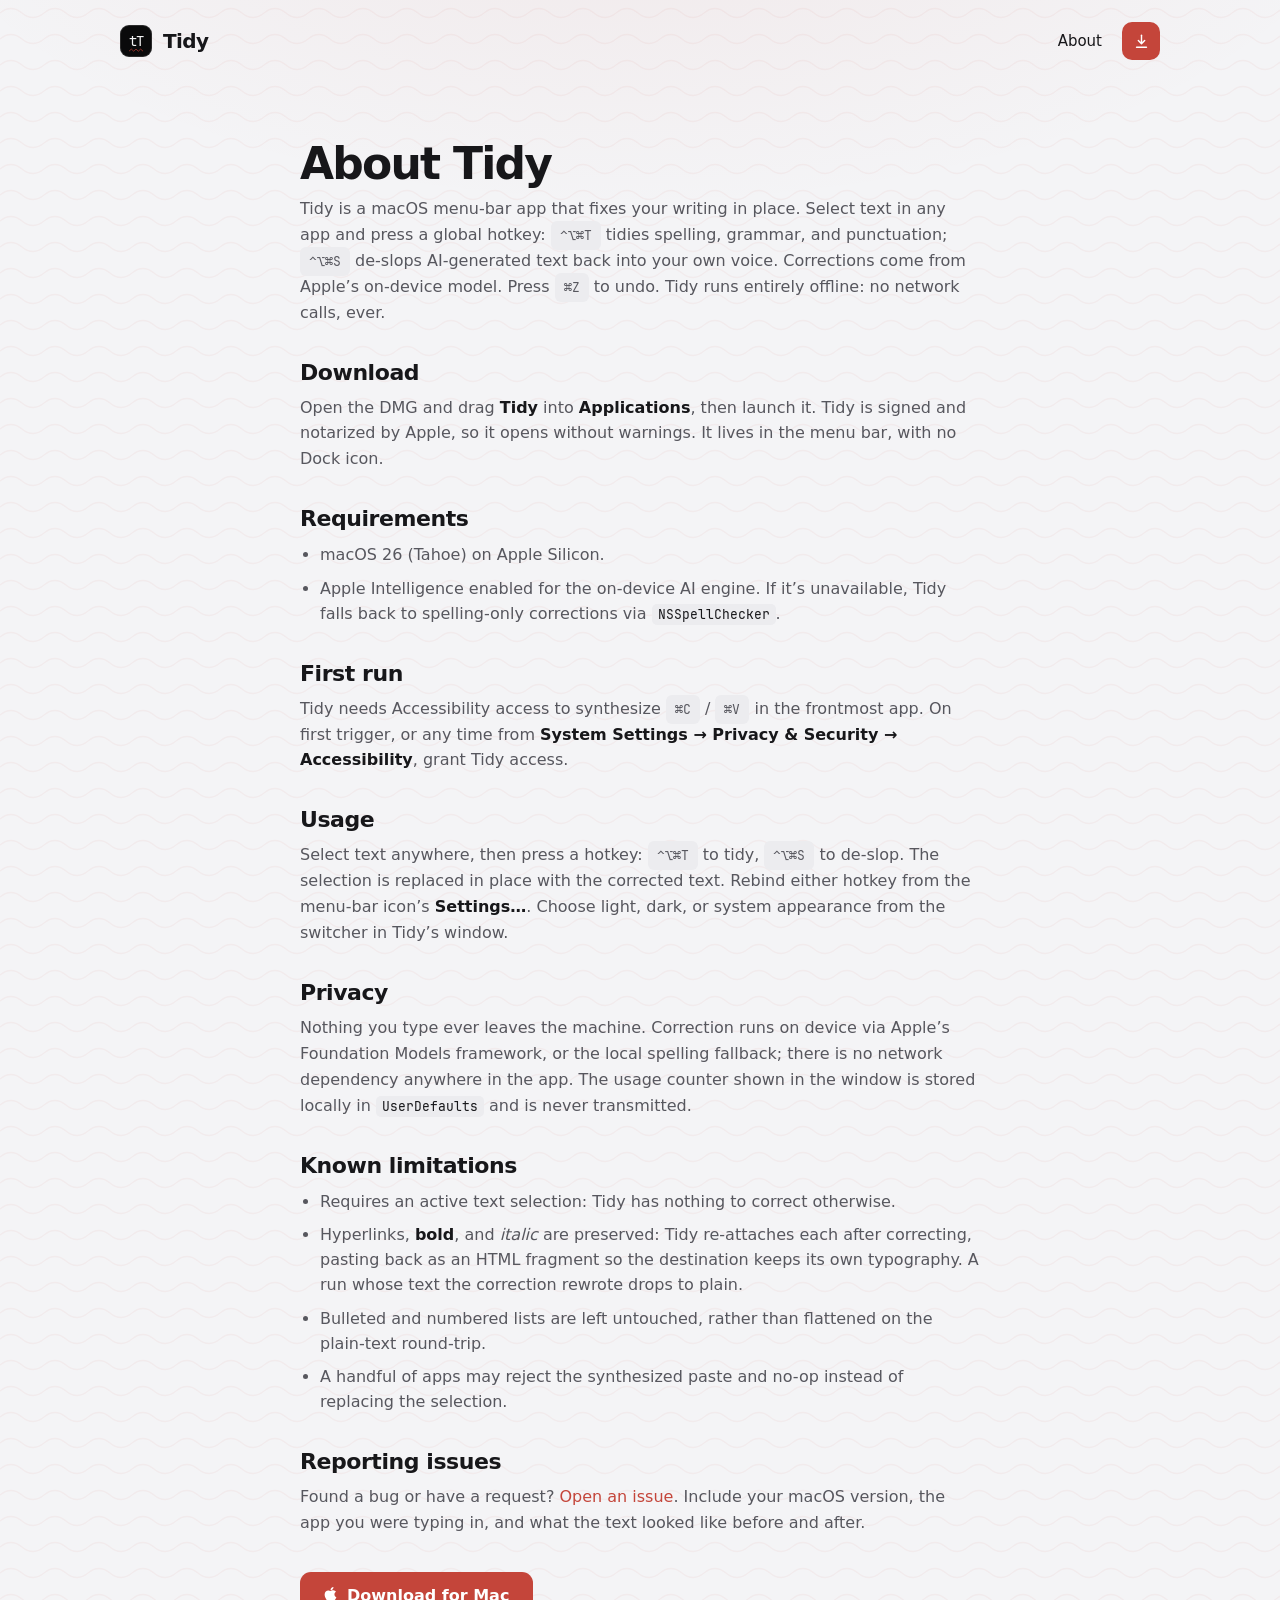
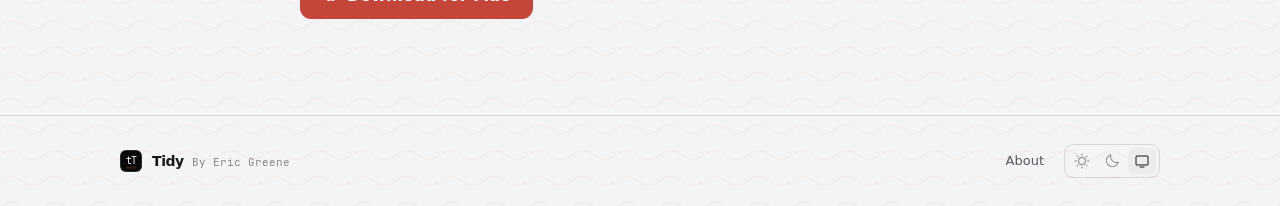
==== commit 099805b4: "Publish site: 0.3.1 appcast + selection/toast/mobile fixes" ====
--- a/about.html
+++ b/about.html
@@ -3,6 +3,7 @@
 <head>
 <meta charset="utf-8">
 <meta name="viewport" content="width=device-width, initial-scale=1">
+<link rel="icon" type="image/svg+xml" href="data:image/svg+xml,%3Csvg xmlns='http://www.w3.org/2000/svg' viewBox='0 0 64 64'%3E%3Crect width='64' height='64' rx='15' fill='%230a0a0b'/%3E%3Ctext x='32' y='41' text-anchor='middle' font-family='ui-monospace,Menlo,monospace' font-size='30' font-weight='600' letter-spacing='-2' fill='%23f4f4f5'%3EtT%3C/text%3E%3Cpath d='M20 52 L24 48 L28 52 L32 48 L36 52 L40 48 L44 52' fill='none' stroke='%23e04b3f' stroke-width='2.4' stroke-linejoin='miter'/%3E%3C/svg%3E">
 <title>About Tidy</title>
 <meta name="description" content="How Tidy works, why it's built this way, and how to install it. Two shortcuts that fix your writing in place, on device.">
 <link rel="canonical" href="https://greene-squares.github.io/tidy-releases/about.html">
--- a/styles.css
+++ b/styles.css
@@ -59,7 +59,8 @@
 .seg.active { background: var(--raised); color: var(--ink); }
 .eyebrow { font-family: 'JetBrains Mono', monospace; font-size: 12px; letter-spacing: 0.16em; text-transform: uppercase; color: var(--accent); }
 .mono { font-family: 'JetBrains Mono', monospace; }
-.icon { background: var(--iconbg); color: var(--iconink); font-family: 'JetBrains Mono', monospace; letter-spacing: -0.05em; display: flex; align-items: center; justify-content: center; }
+.icon { position: relative; background: var(--iconbg); color: var(--iconink); font-family: 'JetBrains Mono', monospace; letter-spacing: -0.05em; display: flex; align-items: center; justify-content: center; }
+.icon::after { content:""; position:absolute; left:27%; right:27%; bottom:15%; height:13%; background:url("data:image/svg+xml,%3Csvg xmlns='http://www.w3.org/2000/svg' width='48' height='10' viewBox='0 0 48 10'%3E%3Cpath d='M0 9 L8 2 L16 9 L24 2 L32 9 L40 2 L48 9' fill='none' stroke='%23e04b3f' stroke-width='2' stroke-linejoin='miter'/%3E%3C/svg%3E") center/100% 100% no-repeat; }
 .card { background: var(--panel); box-shadow: inset 0 0 0 1px var(--hair); }
 .window { background: var(--winbg); border-radius: 20px; box-shadow: var(--shadow), inset 0 0 0 1px var(--hair); overflow: hidden; font-family: -apple-system, BlinkMacSystemFont, "SF Pro Text", system-ui, "Helvetica Neue", sans-serif; }
 .titlebar { display: flex; align-items: center; gap: 7px; height: 36px; padding: 0 14px; background: var(--winbar); border-bottom: 1px solid var(--winline); }
@@ -117,7 +118,7 @@
 @media (max-width: 600px) { .tbHideSm { display: none; } .stage { min-height: 264px; } }
 .edLayer { grid-area: 1/1; align-self: start; }
 .caret { display: inline-block; width: 2px; height: 1.05em; background: var(--accent); vertical-align: -2px; margin-left: 3px; animation: tCaret 1.05s steps(1) infinite; }
-.hl { border-radius: 6px; margin: -2px -6px; padding: 2px 6px; -webkit-box-decoration-break: clone; box-decoration-break: clone; }
+.hl { border-radius: 3px; margin: -2px 0; padding: 2px 0; -webkit-box-decoration-break: clone; box-decoration-break: clone; }
 
 /* Card-stack swap: the receding window snaps back quickly so it appears below
    at once; the rising window springs up over it (gentle overshoot). z-index
@@ -152,25 +153,20 @@
 @keyframes selTidy { 0% { background:transparent; animation-timing-function:step-end } 5% { background:var(--sel); animation-timing-function:step-end } 16% { background:transparent } 100% { background:transparent } }
 @keyframes selSlop { 0% { background:transparent; animation-timing-function:step-end } 41% { background:var(--sel); animation-timing-function:step-end } 52% { background:transparent } 100% { background:transparent } }
 
-.procPanel { position:absolute; left:50%; bottom:-20px; z-index:8; transform:translateX(-50%); display:flex; align-items:center; gap:14px; min-width:280px; padding:15px 18px; background:var(--winbar); border-radius:16px; box-shadow:0 30px 70px -24px rgba(0,0,0,0.55), inset 0 0 0 1px var(--winline); opacity:0; }
+.procPanel { position:absolute; left:50%; bottom:-16px; z-index:8; transform:translateX(-50%); display:inline-flex; align-items:center; padding:9px 16px; background:#17171a; border-radius:13px; box-shadow:0 22px 46px -18px rgba(0,0,0,0.62), inset 0 0 0 0.5px rgba(255,255,255,0.08); opacity:0; }
 .procTidy { animation:procTidyShow 18s ease-in-out infinite; }
 .procSlop { animation:procSlopShow 18s ease-in-out infinite; }
-.procLogo { width:36px; height:36px; border-radius:10px; font-size:15px; box-shadow:inset 0 0 0 1px var(--iconinset); flex:none; }
-.procMeta { display:flex; flex-direction:column; gap:9px; flex:1; }
-.procTitle { font-family:'JetBrains Mono',monospace; font-size:12.5px; color:var(--winink); letter-spacing:-0.01em; }
-.wpBar { height:6px; border-radius:999px; background:var(--winline); overflow:hidden; }
-.wpFill { display:block; height:100%; width:0; border-radius:999px; background:var(--accent); }
-.wpFillTidy { animation:fillTidy 18s ease-in-out infinite; }
-.wpFillSlop { animation:fillSlop 18s ease-in-out infinite; }
-.toast { position:absolute; left:50%; bottom:-10px; z-index:8; transform:translateX(-50%); padding:9px 15px; background:#17171a; color:#fff; font-size:13px; font-weight:600; letter-spacing:-0.01em; border-radius:999px; box-shadow:0 14px 30px -12px rgba(0,0,0,0.6); white-space:nowrap; opacity:0; }
+.procTitle { position:relative; display:inline-block; font-size:13px; color:#f4f4f5; letter-spacing:-0.01em; padding-bottom:11px; }
+.procTitle::after { content:""; position:absolute; left:-12px; right:-12px; bottom:0; height:8px; background-repeat:repeat-x; background-position:0 bottom; background-size:16px 8px; background-image:url("data:image/svg+xml,%3Csvg xmlns='http://www.w3.org/2000/svg' width='16' height='8'%3E%3Cpath d='M0 4 Q 4 1.5 8 4 T 16 4' fill='none' stroke='%23e04b3f' stroke-width='1.6' stroke-linecap='round'/%3E%3C/svg%3E"); animation:procWave .3s linear infinite; -webkit-mask-image:linear-gradient(90deg,transparent,#000 12%,#000 88%,transparent); mask-image:linear-gradient(90deg,transparent,#000 12%,#000 88%,transparent); }
+@media (prefers-reduced-motion:reduce) { .procTitle::after { animation:none; } }
+.toast { position:absolute; left:50%; bottom:-10px; z-index:8; transform:translateX(-50%); padding:9px 16px; background:#17171a; color:#f4f4f5; font-size:13px; font-weight:500; letter-spacing:-0.01em; border-radius:13px; box-shadow:0 22px 46px -18px rgba(0,0,0,0.62), inset 0 0 0 0.5px rgba(255,255,255,0.08); white-space:nowrap; opacity:0; }
 .toastTidy { animation:toastTidyShow 18s ease-in-out infinite; }
 .toastSlop { animation:toastSlopShow 18s ease-in-out infinite; }
+@keyframes procWave { to { background-position:16px bottom } }
 @keyframes procTidyShow { 0%,11.5% { opacity:0; transform:translateX(-50%) scale(0.94) } 12.5%,15% { opacity:1; transform:translateX(-50%) scale(1) } 15.7%,100% { opacity:0; transform:translateX(-50%) scale(0.97) } }
 @keyframes procSlopShow { 0%,47.5% { opacity:0; transform:translateX(-50%) scale(0.94) } 48.5%,51% { opacity:1; transform:translateX(-50%) scale(1) } 51.7%,100% { opacity:0; transform:translateX(-50%) scale(0.97) } }
-@keyframes fillTidy { 0%,12% { width:0 } 15.2%,100% { width:100% } }
-@keyframes fillSlop { 0%,48% { width:0 } 51.2%,100% { width:100% } }
 @keyframes toastTidyShow { 0%,15.5% { opacity:0; transform:translateX(-50%) translateY(8px) } 17%,26% { opacity:1; transform:translateX(-50%) translateY(0) } 28%,100% { opacity:0; transform:translateX(-50%) translateY(8px) } }
-@keyframes toastSlopShow { 0%,51.5% { opacity:0; transform:translateX(-50%) translateY(8px) } 53%,64% { opacity:1; transform:translateX(-50%) translateY(0) } 66%,100% { opacity:0; transform:translateX(-50%) translateY(8px) } }
+@keyframes toastSlopShow { 0%,51.5% { opacity:0; transform:translateX(-50%) translateY(8px) } 53%,72% { opacity:1; transform:translateX(-50%) translateY(0) } 74%,100% { opacity:0; transform:translateX(-50%) translateY(8px) } }
 @keyframes tCaret { 0%,50% { opacity:1 } 51%,100% { opacity:0 } }
 
 .demo-kbd { margin-top: 4px; }
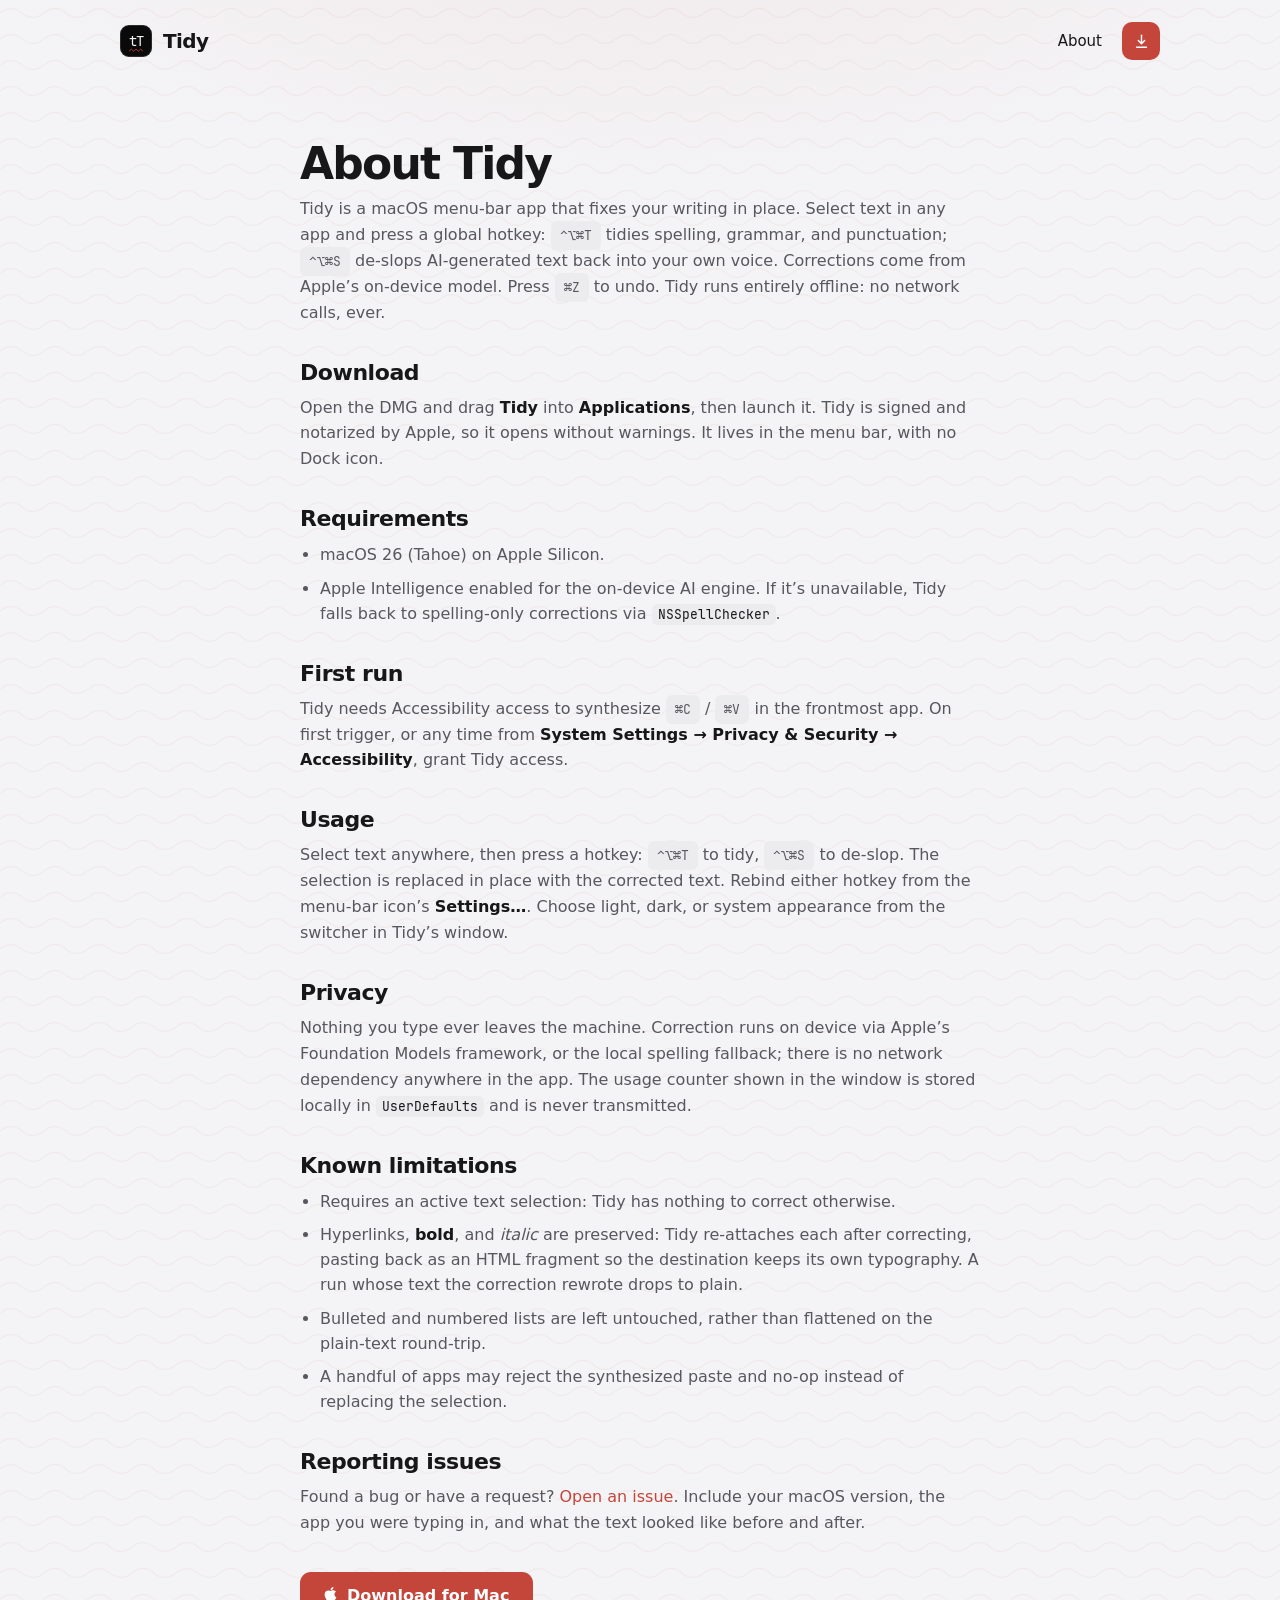
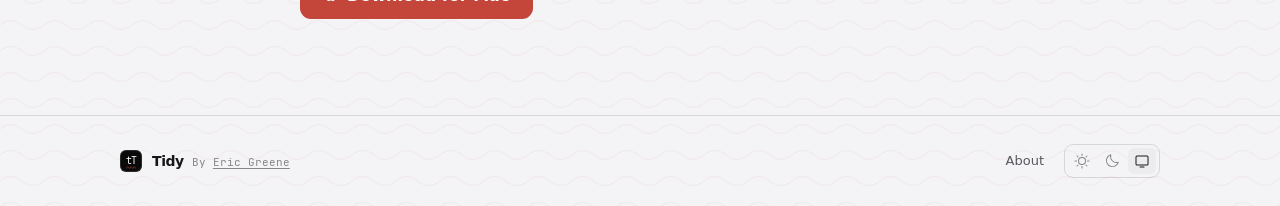
==== commit f75a2581: "Publish site: retimed 3-app demo + bigger Docs de-slop" ====
--- a/about.html
+++ b/about.html
@@ -91,7 +91,7 @@
 
   <div style="border-top:1px solid var(--hair2)">
     <div class="wrap" style="padding:28px 40px;display:flex;align-items:center;justify-content:space-between;flex-wrap:wrap;gap:16px">
-      <div style="display:flex;align-items:center;gap:10px"><div class="icon" style="width:22px;height:22px;border-radius:6px;font-size:10px;box-shadow:inset 0 0 0 1px var(--iconinset)">tT</div><div style="display:flex;align-items:baseline;gap:8px"><div style="font-size:14px;font-weight:600;letter-spacing:-0.03em">Tidy</div><div class="mono" style="font-size:11px;color:var(--ter)">By Eric Greene</div></div></div>
+      <div style="display:flex;align-items:center;gap:10px"><div class="icon" style="width:22px;height:22px;border-radius:6px;font-size:10px;box-shadow:inset 0 0 0 1px var(--iconinset)">tT</div><div style="display:flex;align-items:baseline;gap:8px"><div style="font-size:14px;font-weight:600;letter-spacing:-0.03em">Tidy</div><div class="mono" style="font-size:11px;color:var(--ter)">By <a href="https://ericgreene.ie" target="_blank" rel="noopener" style="color:inherit;text-decoration:underline;text-underline-offset:2px">Eric Greene</a></div></div></div>
       <div style="display:flex;align-items:center;gap:20px;flex-wrap:wrap"><a href="about.html" class="nlink" style="font-size:13px">About</a><div class="theme-seg" role="group" aria-label="Theme"><button class="seg" type="button" data-theme-set="light" aria-label="Light theme"><svg viewBox="0 0 256 256" fill="currentColor"><path d="M120,40V16a8,8,0,0,1,16,0V40a8,8,0,0,1-16,0Zm72,88a64,64,0,1,1-64-64A64.07,64.07,0,0,1,192,128Zm-16,0a48,48,0,1,0-48,48A48.05,48.05,0,0,0,176,128ZM58.34,69.66A8,8,0,0,0,69.66,58.34l-16-16A8,8,0,0,0,42.34,53.66Zm0,116.68-16,16a8,8,0,0,0,11.32,11.32l16-16a8,8,0,0,0-11.32-11.32ZM192,72a8,8,0,0,0,5.66-2.34l16-16a8,8,0,0,0-11.32-11.32l-16,16A8,8,0,0,0,192,72Zm5.66,114.34a8,8,0,0,0-11.32,11.32l16,16a8,8,0,0,0,11.32-11.32ZM48,128a8,8,0,0,0-8-8H16a8,8,0,0,0,0,16H40A8,8,0,0,0,48,128Zm80,80a8,8,0,0,0-8,8v24a8,8,0,0,0,16,0V216A8,8,0,0,0,128,208Zm112-88H216a8,8,0,0,0,0,16h24a8,8,0,0,0,0-16Z"/></svg></button><button class="seg" type="button" data-theme-set="dark" aria-label="Dark theme"><svg viewBox="0 0 256 256" fill="currentColor"><path d="M233.54,142.23a8,8,0,0,0-8-2,88.08,88.08,0,0,1-109.8-109.8,8,8,0,0,0-10-10,104.84,104.84,0,0,0-52.91,37A104,104,0,0,0,136,224a103.09,103.09,0,0,0,62.52-20.88,104.84,104.84,0,0,0,37-52.91A8,8,0,0,0,233.54,142.23ZM188.9,190.34A88,88,0,0,1,65.66,67.11a89,89,0,0,1,31.4-26A106,106,0,0,0,96,56,104.11,104.11,0,0,0,200,160a106,106,0,0,0,14.92-1.06A89,89,0,0,1,188.9,190.34Z"/></svg></button><button class="seg" type="button" data-theme-set="system" aria-label="Match system"><svg viewBox="0 0 256 256" fill="currentColor"><path d="M208,40H48A24,24,0,0,0,24,64V176a24,24,0,0,0,24,24H208a24,24,0,0,0,24-24V64A24,24,0,0,0,208,40Zm8,136a8,8,0,0,1-8,8H48a8,8,0,0,1-8-8V64a8,8,0,0,1,8-8H208a8,8,0,0,1,8,8Zm-48,48a8,8,0,0,1-8,8H96a8,8,0,0,1,0-16h64A8,8,0,0,1,168,224Z"/></svg></button></div></div>
     </div>
   </div>
--- a/styles.css
+++ b/styles.css
@@ -60,7 +60,7 @@
 .eyebrow { font-family: 'JetBrains Mono', monospace; font-size: 12px; letter-spacing: 0.16em; text-transform: uppercase; color: var(--accent); }
 .mono { font-family: 'JetBrains Mono', monospace; }
 .icon { position: relative; background: var(--iconbg); color: var(--iconink); font-family: 'JetBrains Mono', monospace; letter-spacing: -0.05em; display: flex; align-items: center; justify-content: center; }
-.icon::after { content:""; position:absolute; left:27%; right:27%; bottom:15%; height:13%; background:url("data:image/svg+xml,%3Csvg xmlns='http://www.w3.org/2000/svg' width='48' height='10' viewBox='0 0 48 10'%3E%3Cpath d='M0 9 L8 2 L16 9 L24 2 L32 9 L40 2 L48 9' fill='none' stroke='%23e04b3f' stroke-width='2' stroke-linejoin='miter'/%3E%3C/svg%3E") center/100% 100% no-repeat; }
+.icon::after { content:""; position:absolute; left:27%; right:27%; bottom:15%; height:13%; background:url("data:image/svg+xml,%3Csvg xmlns='http://www.w3.org/2000/svg' width='48' height='10' viewBox='0 0 48 10'%3E%3Cpath d='M0 9 L8 2 L16 9 L24 2 L32 9 L40 2 L48 9' fill='none' stroke='%23e04b3f' stroke-width='2.4' stroke-linejoin='miter'/%3E%3C/svg%3E") center/100% 100% no-repeat; }
 .card { background: var(--panel); box-shadow: inset 0 0 0 1px var(--hair); }
 .window { background: var(--winbg); border-radius: 20px; box-shadow: var(--shadow), inset 0 0 0 1px var(--hair); overflow: hidden; font-family: -apple-system, BlinkMacSystemFont, "SF Pro Text", system-ui, "Helvetica Neue", sans-serif; }
 .titlebar { display: flex; align-items: center; gap: 7px; height: 36px; padding: 0 14px; background: var(--winbar); border-bottom: 1px solid var(--winline); }
@@ -78,8 +78,10 @@
 
 .demo { width: 100%; display: flex; flex-direction: column; align-items: center; gap: 56px; }
 .stage { width: 100%; max-width: 800px; position: relative; min-height: 224px; }
-.winTidy { position: absolute; inset: 0; z-index: 2; display: flex; flex-direction: column; will-change: transform, filter; animation: tdWin 18s linear infinite; }
-.winSlop { position: absolute; inset: 0; z-index: 1; display: flex; flex-direction: column; will-change: transform, filter; animation: slWin 18s linear infinite; }
+.stage > .window { position: absolute; inset: 0; display: flex; flex-direction: column; will-change: transform, filter; animation: rot 30s linear infinite; }
+.stage > .winTidy { animation-delay: 0s; }
+.stage > .winMsg { animation-delay: -20s; }
+.stage > .winSlop { animation-delay: -10s; }
 .editor { flex: 1 1 auto; overflow: hidden; padding: 12px 26px; font-size: 17px; line-height: 1.55; color: var(--winink); }
 .edGrid { display: grid; align-content: start; }
 
@@ -115,71 +117,106 @@
 .cbtn { width: 30px; height: 30px; padding: 6px; border-radius: 8px; display: flex; align-items: center; justify-content: center; color: var(--winmuted); background: transparent; border: none; flex: none; cursor: default; }
 .cSpacer { flex: 1; }
 .send { width: 36px; height: 30px; padding: 6px 8px; color: #fff; background: #1c1c1e; border-radius: 8px; }
+.docsApp { background: var(--winbg); }
+.docsBar { height: 48px; gap: 10px; padding: 0 12px; background: var(--winbg); }
+.docIcon { width: 18px; height: 24px; flex: none; display: flex; align-items: center; }
+.docIcon svg { width: 100%; height: 100%; }
+.docIcon .dpg { fill: #1a73e8; }
+.docIcon .dfold { fill: #a1c2fa; }
+.docIcon .dln { stroke: #fff; stroke-width: 1.6; fill: none; stroke-linecap: round; }
+.docHead { display: flex; flex-direction: column; gap: 3px; min-width: 0; }
+.docTitle { font-size: 14px; font-weight: 500; color: var(--winink); white-space: nowrap; line-height: 1.1; }
+.docMenu { display: flex; gap: 11px; }
+.docMenu span { font-size: 11.5px; color: var(--winmuted); line-height: 1; }
+.docPeople { display: flex; align-items: center; flex: none; }
+.docPeople > * { margin-left: -8px; box-shadow: 0 0 0 2px var(--winbg); }
+.docPeople > *:first-child { margin-left: 0; }
+.dpic { width: 26px; height: 26px; border-radius: 50%; overflow: hidden; flex: none; }
+.dpic svg { width: 100%; height: 100%; display: block; }
+.dpic1 { background: linear-gradient(160deg, #e2d3c2, #c7ac93); }
+.dpic2 { background: linear-gradient(160deg, #c3d0d8, #93aab8); }
+.docAvatar { width: 26px; height: 26px; border-radius: 50%; background: #7b61ff; color: #fff; font-size: 11px; font-weight: 600; letter-spacing: 0.02em; display: flex; align-items: center; justify-content: center; flex: none; }
+.docShare { display: inline-flex; align-items: center; gap: 7px; height: 32px; padding: 0 15px 0 13px; background: #c2e7ff; color: #001d35; border-radius: 16px; font-size: 13px; font-weight: 500; flex: none; }
+.docShare svg { width: 15px; height: 15px; stroke: currentColor; stroke-width: 1.9; fill: none; stroke-linecap: round; stroke-linejoin: round; }
+.docEditor { background: color-mix(in srgb, var(--winink) 4.5%, var(--winbg)); padding: 12px 26px 0; overflow: hidden; }
+.docPage { background: var(--winbg); box-shadow: 0 1px 4px rgba(14,14,16,0.14), inset 0 0 0 1px var(--winline); border-radius: 3px 3px 0 0; padding: 18px 30px; height: 100%; font-size: 15px; line-height: 1.6; }
 @media (max-width: 600px) { .tbHideSm { display: none; } .stage { min-height: 264px; } }
 .edLayer { grid-area: 1/1; align-self: start; }
 .caret { display: inline-block; width: 2px; height: 1.05em; background: var(--accent); vertical-align: -2px; margin-left: 3px; animation: tCaret 1.05s steps(1) infinite; }
-.hl { border-radius: 3px; margin: -2px 0; padding: 2px 0; -webkit-box-decoration-break: clone; box-decoration-break: clone; }
-
-/* Card-stack swap: the receding window snaps back quickly so it appears below
-   at once; the rising window springs up over it (gentle overshoot). z-index
-   flips inside each swap so the rising card is on top as it scales up. */
-@keyframes tdWin {
+.hl { border-radius: 5px; margin: -2px 0; padding: 2px 0; -webkit-box-decoration-break: clone; box-decoration-break: clone; }
+
+/* Three-card rotation on one shared keyframe, phase-shifted per card via
+   animation-delay (0 / -8s / -16s). Each card holds front for its 8s beat,
+   snaps back to the stack, waits two beats, then springs up over the outgoing
+   card. z-index steps to 3 as a card rises so it always clears the one it
+   replaces. */
+@keyframes rot {
   0% { transform:translateY(0) scale(1); filter:brightness(1); z-index:2 }
   30% { transform:translateY(0) scale(1); filter:brightness(1); z-index:2; animation-timing-function:cubic-bezier(0.32,0,0.2,1) }
   35% { transform:translateY(24px) scale(0.93); filter:brightness(0.85); z-index:1 }
-  80% { transform:translateY(24px) scale(0.93); filter:brightness(0.85); z-index:1; animation-timing-function:cubic-bezier(0.34,1.5,0.5,1) }
-  88% { transform:translateY(0) scale(1); filter:brightness(1); z-index:2 }
-  100% { transform:translateY(0) scale(1); filter:brightness(1); z-index:2 }
-}
-@keyframes slWin {
-  0% { transform:translateY(24px) scale(0.93); filter:brightness(0.85); z-index:1 }
-  30% { transform:translateY(24px) scale(0.93); filter:brightness(0.85); z-index:1; animation-timing-function:cubic-bezier(0.34,1.5,0.5,1) }
-  38% { transform:translateY(0) scale(1); filter:brightness(1); z-index:2 }
-  80% { transform:translateY(0) scale(1); filter:brightness(1); z-index:2; animation-timing-function:cubic-bezier(0.32,0,0.2,1) }
-  85% { transform:translateY(24px) scale(0.93); filter:brightness(0.85); z-index:1 }
-  100% { transform:translateY(24px) scale(0.93); filter:brightness(0.85); z-index:1 }
-}
-
-.tdTypo { animation: tdTypo 18s ease-in-out infinite; }
-.tdCrisp { opacity: 0; animation: tdCrisp 18s ease-in-out infinite; }
-.slSlop { animation: slSlop 18s ease-in-out infinite; }
-.slCrisp { opacity: 0; animation: slCrisp 18s ease-in-out infinite; }
-.tdTypo .hl { animation: selTidy 18s linear infinite; }
-.slSlop .hl { animation: selSlop 18s linear infinite; }
-@keyframes tdTypo { 0%,15% { opacity:1 } 16%,54% { opacity:0 } 56%,100% { opacity:1 } }
-@keyframes tdCrisp { 0%,15% { opacity:0 } 16%,54% { opacity:1 } 56%,100% { opacity:0 } }
-@keyframes slSlop { 0%,51% { opacity:1 } 52%,84% { opacity:0 } 86%,100% { opacity:1 } }
-@keyframes slCrisp { 0%,51% { opacity:0 } 52%,84% { opacity:1 } 86%,100% { opacity:0 } }
-@keyframes selTidy { 0% { background:transparent; animation-timing-function:step-end } 5% { background:var(--sel); animation-timing-function:step-end } 16% { background:transparent } 100% { background:transparent } }
-@keyframes selSlop { 0% { background:transparent; animation-timing-function:step-end } 41% { background:var(--sel); animation-timing-function:step-end } 52% { background:transparent } 100% { background:transparent } }
-
-.procPanel { position:absolute; left:50%; bottom:-16px; z-index:8; transform:translateX(-50%); display:inline-flex; align-items:center; padding:9px 16px; background:#17171a; border-radius:13px; box-shadow:0 22px 46px -18px rgba(0,0,0,0.62), inset 0 0 0 0.5px rgba(255,255,255,0.08); opacity:0; }
-.procTidy { animation:procTidyShow 18s ease-in-out infinite; }
-.procSlop { animation:procSlopShow 18s ease-in-out infinite; }
+  94% { transform:translateY(24px) scale(0.93); filter:brightness(0.85); z-index:1 }
+  95% { transform:translateY(24px) scale(0.93); filter:brightness(0.85); z-index:3; animation-timing-function:cubic-bezier(0.34,1.5,0.5,1) }
+  100% { transform:translateY(0) scale(1); filter:brightness(1); z-index:3 }
+}
+
+.tdTypo { animation: tdTypo 30s ease-in-out infinite; }
+.tdCrisp { opacity: 0; animation: tdCrisp 30s ease-in-out infinite; }
+.msgSlop { animation: msgSlop 30s ease-in-out infinite; }
+.msgCrisp { opacity: 0; animation: msgCrisp 30s ease-in-out infinite; }
+.docSlop { animation: docSlop 30s ease-in-out infinite; }
+.docCrisp { opacity: 0; animation: docCrisp 30s ease-in-out infinite; }
+.tdTypo .hl { animation: selTidy 30s linear infinite; }
+.msgSlop .hl { animation: selMsg 30s linear infinite; }
+.docSlop .hl { animation: selDocs 30s linear infinite; }
+@keyframes tdTypo { 0%,22% { opacity:1 } 23%,91% { opacity:0 } 92%,100% { opacity:1 } }
+@keyframes tdCrisp { 0%,22% { opacity:0 } 23%,91% { opacity:1 } 92%,100% { opacity:0 } }
+@keyframes msgSlop { 0%,55% { opacity:1 } 56%,68% { opacity:0 } 70%,100% { opacity:1 } }
+@keyframes msgCrisp { 0%,55% { opacity:0 } 56%,68% { opacity:1 } 70%,100% { opacity:0 } }
+@keyframes docSlop { 0%,3% { opacity:0 } 5%,89% { opacity:1 } 90%,100% { opacity:0 } }
+@keyframes docCrisp { 0%,3% { opacity:1 } 5%,89% { opacity:0 } 90%,100% { opacity:1 } }
+@keyframes selTidy { 0% { background:transparent; animation-timing-function:step-end } 13% { background:var(--sel); animation-timing-function:step-end } 23% { background:transparent } 100% { background:transparent } }
+@keyframes selMsg { 0% { background:transparent; animation-timing-function:step-end } 46% { background:var(--sel); animation-timing-function:step-end } 56% { background:transparent } 100% { background:transparent } }
+@keyframes selDocs { 0% { background:transparent; animation-timing-function:step-end } 80% { background:var(--sel); animation-timing-function:step-end } 90% { background:transparent } 100% { background:transparent } }
+
+.uToast { position:absolute; left:50%; bottom:-12px; z-index:8; box-sizing:border-box; transform:translateX(-50%); display:inline-grid; grid-template-columns:minmax(0,1fr); place-items:center; padding:9px 16px; background:#17171a; border-radius:13px; box-shadow:0 22px 46px -18px rgba(0,0,0,0.62), inset 0 0 0 0.5px rgba(255,255,255,0.08); white-space:nowrap; overflow:hidden; opacity:0; }
+.uToast > * { grid-area:1/1; }
+.uWork { display:inline-flex; align-items:center; }
+.uDone { color:#f4f4f5; font-size:13px; font-weight:500; letter-spacing:-0.01em; }
+.uTidy { animation:uTidyShow 30s ease-in-out infinite; }
+.uMsg { animation:uMsgShow 30s ease-in-out infinite; }
+.uDocs { animation:uDocsShow 30s ease-in-out infinite; }
+.uTidy .uWork { animation:uWorkTidy 30s ease-in-out infinite; }
+.uTidy .uDone { animation:uDoneTidy 30s ease-in-out infinite; }
+.uMsg .uWork { animation:uWorkMsg 30s ease-in-out infinite; }
+.uMsg .uDone { animation:uDoneMsg 30s ease-in-out infinite; }
+.uDocs .uWork { animation:uWorkDocs 30s ease-in-out infinite; }
+.uDocs .uDone { animation:uDoneDocs 30s ease-in-out infinite; }
 .procTitle { position:relative; display:inline-block; font-size:13px; color:#f4f4f5; letter-spacing:-0.01em; padding-bottom:11px; }
 .procTitle::after { content:""; position:absolute; left:-12px; right:-12px; bottom:0; height:8px; background-repeat:repeat-x; background-position:0 bottom; background-size:16px 8px; background-image:url("data:image/svg+xml,%3Csvg xmlns='http://www.w3.org/2000/svg' width='16' height='8'%3E%3Cpath d='M0 4 Q 4 1.5 8 4 T 16 4' fill='none' stroke='%23e04b3f' stroke-width='1.6' stroke-linecap='round'/%3E%3C/svg%3E"); animation:procWave .3s linear infinite; -webkit-mask-image:linear-gradient(90deg,transparent,#000 12%,#000 88%,transparent); mask-image:linear-gradient(90deg,transparent,#000 12%,#000 88%,transparent); }
 @media (prefers-reduced-motion:reduce) { .procTitle::after { animation:none; } }
-.toast { position:absolute; left:50%; bottom:-10px; z-index:8; transform:translateX(-50%); padding:9px 16px; background:#17171a; color:#f4f4f5; font-size:13px; font-weight:500; letter-spacing:-0.01em; border-radius:13px; box-shadow:0 22px 46px -18px rgba(0,0,0,0.62), inset 0 0 0 0.5px rgba(255,255,255,0.08); white-space:nowrap; opacity:0; }
-.toastTidy { animation:toastTidyShow 18s ease-in-out infinite; }
-.toastSlop { animation:toastSlopShow 18s ease-in-out infinite; }
 @keyframes procWave { to { background-position:16px bottom } }
-@keyframes procTidyShow { 0%,11.5% { opacity:0; transform:translateX(-50%) scale(0.94) } 12.5%,15% { opacity:1; transform:translateX(-50%) scale(1) } 15.7%,100% { opacity:0; transform:translateX(-50%) scale(0.97) } }
-@keyframes procSlopShow { 0%,47.5% { opacity:0; transform:translateX(-50%) scale(0.94) } 48.5%,51% { opacity:1; transform:translateX(-50%) scale(1) } 51.7%,100% { opacity:0; transform:translateX(-50%) scale(0.97) } }
-@keyframes toastTidyShow { 0%,15.5% { opacity:0; transform:translateX(-50%) translateY(8px) } 17%,26% { opacity:1; transform:translateX(-50%) translateY(0) } 28%,100% { opacity:0; transform:translateX(-50%) translateY(8px) } }
-@keyframes toastSlopShow { 0%,51.5% { opacity:0; transform:translateX(-50%) translateY(8px) } 53%,72% { opacity:1; transform:translateX(-50%) translateY(0) } 74%,100% { opacity:0; transform:translateX(-50%) translateY(8px) } }
+@keyframes uTidyShow { 0%,15% { opacity:0; transform:translateX(-50%) scale(0.94); width:78px } 17%,22% { opacity:1; transform:translateX(-50%) scale(1); width:78px } 24%,28% { opacity:1; transform:translateX(-50%) scale(1); width:121px } 30%,100% { opacity:0; transform:translateX(-50%) scale(0.97); width:121px } }
+@keyframes uMsgShow { 0%,48% { opacity:0; transform:translateX(-50%) scale(0.94); width:108px } 50%,55% { opacity:1; transform:translateX(-50%) scale(1); width:108px } 57%,61% { opacity:1; transform:translateX(-50%) scale(1); width:168px } 63%,100% { opacity:0; transform:translateX(-50%) scale(0.97); width:168px } }
+@keyframes uDocsShow { 0%,82% { opacity:0; transform:translateX(-50%) scale(0.94); width:108px } 84%,89% { opacity:1; transform:translateX(-50%) scale(1); width:108px } 91%,95% { opacity:1; transform:translateX(-50%) scale(1); width:168px } 96.6%,100% { opacity:0; transform:translateX(-50%) scale(0.97); width:168px } }
+@keyframes uWorkTidy { 0%,22% { opacity:1 } 23.5%,100% { opacity:0 } }
+@keyframes uDoneTidy { 0%,22.5% { opacity:0 } 24%,100% { opacity:1 } }
+@keyframes uWorkMsg { 0%,55% { opacity:1 } 56.5%,100% { opacity:0 } }
+@keyframes uDoneMsg { 0%,55.5% { opacity:0 } 57%,100% { opacity:1 } }
+@keyframes uWorkDocs { 0%,89% { opacity:1 } 90.5%,100% { opacity:0 } }
+@keyframes uDoneDocs { 0%,89.5% { opacity:0 } 91%,100% { opacity:1 } }
 @keyframes tCaret { 0%,50% { opacity:1 } 51%,100% { opacity:0 } }
 
 .demo-kbd { margin-top: 4px; }
-.demo-kbd .key.kMod { animation: kbMod 18s ease-in-out infinite; }
-.demo-kbd .key.kCmd { animation: kbCmd 18s ease-in-out infinite; }
-.demo-kbd .key.kA { animation: kbA 18s ease-in-out infinite; }
-.demo-kbd .key.kT { animation: kbTapT 18s ease-in-out infinite; }
-.demo-kbd .key.kS { animation: kbTapS 18s ease-in-out infinite; }
-@keyframes kbMod { 0%,10.5% { transform:none; background:linear-gradient(#ffffff,#f0f0f3); color:#3d3d44; box-shadow: inset 0 -1px 1px rgba(14,14,16,0.05), 0 1.5px 2px rgba(14,14,16,0.16), 0 0 0 1px rgba(14,14,16,0.05); } 11%,15% { transform:translateY(1.5px); background:linear-gradient(#e04b3f,#b8342a); color:#fff; box-shadow: inset 0 1px 3px rgba(0,0,0,0.28), 0 0 0 1px #a02b22, 0 0 16px rgba(224,75,63,0.6); } 15.5%,46.5% { transform:none; background:linear-gradient(#ffffff,#f0f0f3); color:#3d3d44; box-shadow: inset 0 -1px 1px rgba(14,14,16,0.05), 0 1.5px 2px rgba(14,14,16,0.16), 0 0 0 1px rgba(14,14,16,0.05); } 47%,51% { transform:translateY(1.5px); background:linear-gradient(#e04b3f,#b8342a); color:#fff; box-shadow: inset 0 1px 3px rgba(0,0,0,0.28), 0 0 0 1px #a02b22, 0 0 16px rgba(224,75,63,0.6); } 51.5%,100% { transform:none; background:linear-gradient(#ffffff,#f0f0f3); color:#3d3d44; box-shadow: inset 0 -1px 1px rgba(14,14,16,0.05), 0 1.5px 2px rgba(14,14,16,0.16), 0 0 0 1px rgba(14,14,16,0.05); } }
-@keyframes kbCmd { 0%,4.5% { transform:none; background:linear-gradient(#ffffff,#f0f0f3); color:#3d3d44; box-shadow: inset 0 -1px 1px rgba(14,14,16,0.05), 0 1.5px 2px rgba(14,14,16,0.16), 0 0 0 1px rgba(14,14,16,0.05); } 5%,7% { transform:translateY(1.5px); background:linear-gradient(#e04b3f,#b8342a); color:#fff; box-shadow: inset 0 1px 3px rgba(0,0,0,0.28), 0 0 0 1px #a02b22, 0 0 16px rgba(224,75,63,0.6); } 7.5%,10.5% { transform:none; background:linear-gradient(#ffffff,#f0f0f3); color:#3d3d44; box-shadow: inset 0 -1px 1px rgba(14,14,16,0.05), 0 1.5px 2px rgba(14,14,16,0.16), 0 0 0 1px rgba(14,14,16,0.05); } 11%,15% { transform:translateY(1.5px); background:linear-gradient(#e04b3f,#b8342a); color:#fff; box-shadow: inset 0 1px 3px rgba(0,0,0,0.28), 0 0 0 1px #a02b22, 0 0 16px rgba(224,75,63,0.6); } 15.5%,40.5% { transform:none; background:linear-gradient(#ffffff,#f0f0f3); color:#3d3d44; box-shadow: inset 0 -1px 1px rgba(14,14,16,0.05), 0 1.5px 2px rgba(14,14,16,0.16), 0 0 0 1px rgba(14,14,16,0.05); } 41%,43% { transform:translateY(1.5px); background:linear-gradient(#e04b3f,#b8342a); color:#fff; box-shadow: inset 0 1px 3px rgba(0,0,0,0.28), 0 0 0 1px #a02b22, 0 0 16px rgba(224,75,63,0.6); } 43.5%,46.5% { transform:none; background:linear-gradient(#ffffff,#f0f0f3); color:#3d3d44; box-shadow: inset 0 -1px 1px rgba(14,14,16,0.05), 0 1.5px 2px rgba(14,14,16,0.16), 0 0 0 1px rgba(14,14,16,0.05); } 47%,51% { transform:translateY(1.5px); background:linear-gradient(#e04b3f,#b8342a); color:#fff; box-shadow: inset 0 1px 3px rgba(0,0,0,0.28), 0 0 0 1px #a02b22, 0 0 16px rgba(224,75,63,0.6); } 51.5%,100% { transform:none; background:linear-gradient(#ffffff,#f0f0f3); color:#3d3d44; box-shadow: inset 0 -1px 1px rgba(14,14,16,0.05), 0 1.5px 2px rgba(14,14,16,0.16), 0 0 0 1px rgba(14,14,16,0.05); } }
-@keyframes kbA { 0%,4.5% { transform:none; background:linear-gradient(#ffffff,#f0f0f3); color:#3d3d44; box-shadow: inset 0 -1px 1px rgba(14,14,16,0.05), 0 1.5px 2px rgba(14,14,16,0.16), 0 0 0 1px rgba(14,14,16,0.05); } 5%,7% { transform:translateY(1.5px); background:linear-gradient(#e04b3f,#b8342a); color:#fff; box-shadow: inset 0 1px 3px rgba(0,0,0,0.28), 0 0 0 1px #a02b22, 0 0 16px rgba(224,75,63,0.6); } 7.5%,40.5% { transform:none; background:linear-gradient(#ffffff,#f0f0f3); color:#3d3d44; box-shadow: inset 0 -1px 1px rgba(14,14,16,0.05), 0 1.5px 2px rgba(14,14,16,0.16), 0 0 0 1px rgba(14,14,16,0.05); } 41%,43% { transform:translateY(1.5px); background:linear-gradient(#e04b3f,#b8342a); color:#fff; box-shadow: inset 0 1px 3px rgba(0,0,0,0.28), 0 0 0 1px #a02b22, 0 0 16px rgba(224,75,63,0.6); } 43.5%,100% { transform:none; background:linear-gradient(#ffffff,#f0f0f3); color:#3d3d44; box-shadow: inset 0 -1px 1px rgba(14,14,16,0.05), 0 1.5px 2px rgba(14,14,16,0.16), 0 0 0 1px rgba(14,14,16,0.05); } }
-@keyframes kbTapT { 0%,10.5% { transform:none; background:linear-gradient(#ffffff,#f0f0f3); color:#3d3d44; box-shadow: inset 0 -1px 1px rgba(14,14,16,0.05), 0 1.5px 2px rgba(14,14,16,0.16), 0 0 0 1px rgba(14,14,16,0.05); } 11%,15% { transform:translateY(1.5px); background:linear-gradient(#e04b3f,#b8342a); color:#fff; box-shadow: inset 0 1px 3px rgba(0,0,0,0.28), 0 0 0 1px #a02b22, 0 0 16px rgba(224,75,63,0.7); } 15.5%,100% { transform:none; background:linear-gradient(#ffffff,#f0f0f3); color:#3d3d44; box-shadow: inset 0 -1px 1px rgba(14,14,16,0.05), 0 1.5px 2px rgba(14,14,16,0.16), 0 0 0 1px rgba(14,14,16,0.05); } }
-@keyframes kbTapS { 0%,46.5% { transform:none; background:linear-gradient(#ffffff,#f0f0f3); color:#3d3d44; box-shadow: inset 0 -1px 1px rgba(14,14,16,0.05), 0 1.5px 2px rgba(14,14,16,0.16), 0 0 0 1px rgba(14,14,16,0.05); } 47%,51% { transform:translateY(1.5px); background:linear-gradient(#e04b3f,#b8342a); color:#fff; box-shadow: inset 0 1px 3px rgba(0,0,0,0.28), 0 0 0 1px #a02b22, 0 0 16px rgba(224,75,63,0.7); } 51.5%,100% { transform:none; background:linear-gradient(#ffffff,#f0f0f3); color:#3d3d44; box-shadow: inset 0 -1px 1px rgba(14,14,16,0.05), 0 1.5px 2px rgba(14,14,16,0.16), 0 0 0 1px rgba(14,14,16,0.05); } }
+.demo-kbd .key.kMod { animation: kbMod 30s ease-in-out infinite; }
+.demo-kbd .key.kCmd { animation: kbCmd 30s ease-in-out infinite; }
+.demo-kbd .key.kA { animation: kbA 30s ease-in-out infinite; }
+.demo-kbd .key.kT { animation: kbTapT 30s ease-in-out infinite; }
+.demo-kbd .key.kS { animation: kbTapS 30s ease-in-out infinite; }
+@keyframes kbMod { 0%,17.5% { transform:none; background:linear-gradient(#ffffff,#f0f0f3); color:#3d3d44; box-shadow: inset 0 -1px 1px rgba(14,14,16,0.05), 0 1.5px 2px rgba(14,14,16,0.16), 0 0 0 1px rgba(14,14,16,0.05); } 18%,22% { transform:translateY(1.5px); background:linear-gradient(#e04b3f,#b8342a); color:#fff; box-shadow: inset 0 1px 3px rgba(0,0,0,0.28), 0 0 0 1px #a02b22, 0 0 16px rgba(224,75,63,0.6); } 22.5%,50.5% { transform:none; background:linear-gradient(#ffffff,#f0f0f3); color:#3d3d44; box-shadow: inset 0 -1px 1px rgba(14,14,16,0.05), 0 1.5px 2px rgba(14,14,16,0.16), 0 0 0 1px rgba(14,14,16,0.05); } 51%,55% { transform:translateY(1.5px); background:linear-gradient(#e04b3f,#b8342a); color:#fff; box-shadow: inset 0 1px 3px rgba(0,0,0,0.28), 0 0 0 1px #a02b22, 0 0 16px rgba(224,75,63,0.6); } 55.5%,84.5% { transform:none; background:linear-gradient(#ffffff,#f0f0f3); color:#3d3d44; box-shadow: inset 0 -1px 1px rgba(14,14,16,0.05), 0 1.5px 2px rgba(14,14,16,0.16), 0 0 0 1px rgba(14,14,16,0.05); } 85%,89% { transform:translateY(1.5px); background:linear-gradient(#e04b3f,#b8342a); color:#fff; box-shadow: inset 0 1px 3px rgba(0,0,0,0.28), 0 0 0 1px #a02b22, 0 0 16px rgba(224,75,63,0.6); } 89.5%,100% { transform:none; background:linear-gradient(#ffffff,#f0f0f3); color:#3d3d44; box-shadow: inset 0 -1px 1px rgba(14,14,16,0.05), 0 1.5px 2px rgba(14,14,16,0.16), 0 0 0 1px rgba(14,14,16,0.05); } }
+@keyframes kbCmd { 0%,11.5% { transform:none; background:linear-gradient(#ffffff,#f0f0f3); color:#3d3d44; box-shadow: inset 0 -1px 1px rgba(14,14,16,0.05), 0 1.5px 2px rgba(14,14,16,0.16), 0 0 0 1px rgba(14,14,16,0.05); } 12%,14% { transform:translateY(1.5px); background:linear-gradient(#e04b3f,#b8342a); color:#fff; box-shadow: inset 0 1px 3px rgba(0,0,0,0.28), 0 0 0 1px #a02b22, 0 0 16px rgba(224,75,63,0.6); } 14.5%,17.5% { transform:none; background:linear-gradient(#ffffff,#f0f0f3); color:#3d3d44; box-shadow: inset 0 -1px 1px rgba(14,14,16,0.05), 0 1.5px 2px rgba(14,14,16,0.16), 0 0 0 1px rgba(14,14,16,0.05); } 18%,22% { transform:translateY(1.5px); background:linear-gradient(#e04b3f,#b8342a); color:#fff; box-shadow: inset 0 1px 3px rgba(0,0,0,0.28), 0 0 0 1px #a02b22, 0 0 16px rgba(224,75,63,0.6); } 22.5%,44.5% { transform:none; background:linear-gradient(#ffffff,#f0f0f3); color:#3d3d44; box-shadow: inset 0 -1px 1px rgba(14,14,16,0.05), 0 1.5px 2px rgba(14,14,16,0.16), 0 0 0 1px rgba(14,14,16,0.05); } 45%,47% { transform:translateY(1.5px); background:linear-gradient(#e04b3f,#b8342a); color:#fff; box-shadow: inset 0 1px 3px rgba(0,0,0,0.28), 0 0 0 1px #a02b22, 0 0 16px rgba(224,75,63,0.6); } 47.5%,50.5% { transform:none; background:linear-gradient(#ffffff,#f0f0f3); color:#3d3d44; box-shadow: inset 0 -1px 1px rgba(14,14,16,0.05), 0 1.5px 2px rgba(14,14,16,0.16), 0 0 0 1px rgba(14,14,16,0.05); } 51%,55% { transform:translateY(1.5px); background:linear-gradient(#e04b3f,#b8342a); color:#fff; box-shadow: inset 0 1px 3px rgba(0,0,0,0.28), 0 0 0 1px #a02b22, 0 0 16px rgba(224,75,63,0.6); } 55.5%,78.5% { transform:none; background:linear-gradient(#ffffff,#f0f0f3); color:#3d3d44; box-shadow: inset 0 -1px 1px rgba(14,14,16,0.05), 0 1.5px 2px rgba(14,14,16,0.16), 0 0 0 1px rgba(14,14,16,0.05); } 79%,81% { transform:translateY(1.5px); background:linear-gradient(#e04b3f,#b8342a); color:#fff; box-shadow: inset 0 1px 3px rgba(0,0,0,0.28), 0 0 0 1px #a02b22, 0 0 16px rgba(224,75,63,0.6); } 81.5%,84.5% { transform:none; background:linear-gradient(#ffffff,#f0f0f3); color:#3d3d44; box-shadow: inset 0 -1px 1px rgba(14,14,16,0.05), 0 1.5px 2px rgba(14,14,16,0.16), 0 0 0 1px rgba(14,14,16,0.05); } 85%,89% { transform:translateY(1.5px); background:linear-gradient(#e04b3f,#b8342a); color:#fff; box-shadow: inset 0 1px 3px rgba(0,0,0,0.28), 0 0 0 1px #a02b22, 0 0 16px rgba(224,75,63,0.6); } 89.5%,100% { transform:none; background:linear-gradient(#ffffff,#f0f0f3); color:#3d3d44; box-shadow: inset 0 -1px 1px rgba(14,14,16,0.05), 0 1.5px 2px rgba(14,14,16,0.16), 0 0 0 1px rgba(14,14,16,0.05); } }
+@keyframes kbA { 0%,11.5% { transform:none; background:linear-gradient(#ffffff,#f0f0f3); color:#3d3d44; box-shadow: inset 0 -1px 1px rgba(14,14,16,0.05), 0 1.5px 2px rgba(14,14,16,0.16), 0 0 0 1px rgba(14,14,16,0.05); } 12%,14% { transform:translateY(1.5px); background:linear-gradient(#e04b3f,#b8342a); color:#fff; box-shadow: inset 0 1px 3px rgba(0,0,0,0.28), 0 0 0 1px #a02b22, 0 0 16px rgba(224,75,63,0.6); } 14.5%,44.5% { transform:none; background:linear-gradient(#ffffff,#f0f0f3); color:#3d3d44; box-shadow: inset 0 -1px 1px rgba(14,14,16,0.05), 0 1.5px 2px rgba(14,14,16,0.16), 0 0 0 1px rgba(14,14,16,0.05); } 45%,47% { transform:translateY(1.5px); background:linear-gradient(#e04b3f,#b8342a); color:#fff; box-shadow: inset 0 1px 3px rgba(0,0,0,0.28), 0 0 0 1px #a02b22, 0 0 16px rgba(224,75,63,0.6); } 47.5%,78.5% { transform:none; background:linear-gradient(#ffffff,#f0f0f3); color:#3d3d44; box-shadow: inset 0 -1px 1px rgba(14,14,16,0.05), 0 1.5px 2px rgba(14,14,16,0.16), 0 0 0 1px rgba(14,14,16,0.05); } 79%,81% { transform:translateY(1.5px); background:linear-gradient(#e04b3f,#b8342a); color:#fff; box-shadow: inset 0 1px 3px rgba(0,0,0,0.28), 0 0 0 1px #a02b22, 0 0 16px rgba(224,75,63,0.6); } 81.5%,100% { transform:none; background:linear-gradient(#ffffff,#f0f0f3); color:#3d3d44; box-shadow: inset 0 -1px 1px rgba(14,14,16,0.05), 0 1.5px 2px rgba(14,14,16,0.16), 0 0 0 1px rgba(14,14,16,0.05); } }
+@keyframes kbTapT { 0%,17.5% { transform:none; background:linear-gradient(#ffffff,#f0f0f3); color:#3d3d44; box-shadow: inset 0 -1px 1px rgba(14,14,16,0.05), 0 1.5px 2px rgba(14,14,16,0.16), 0 0 0 1px rgba(14,14,16,0.05); } 18%,22% { transform:translateY(1.5px); background:linear-gradient(#e04b3f,#b8342a); color:#fff; box-shadow: inset 0 1px 3px rgba(0,0,0,0.28), 0 0 0 1px #a02b22, 0 0 16px rgba(224,75,63,0.7); } 22.5%,100% { transform:none; background:linear-gradient(#ffffff,#f0f0f3); color:#3d3d44; box-shadow: inset 0 -1px 1px rgba(14,14,16,0.05), 0 1.5px 2px rgba(14,14,16,0.16), 0 0 0 1px rgba(14,14,16,0.05); } }
+@keyframes kbTapS { 0%,50.5% { transform:none; background:linear-gradient(#ffffff,#f0f0f3); color:#3d3d44; box-shadow: inset 0 -1px 1px rgba(14,14,16,0.05), 0 1.5px 2px rgba(14,14,16,0.16), 0 0 0 1px rgba(14,14,16,0.05); } 51%,55% { transform:translateY(1.5px); background:linear-gradient(#e04b3f,#b8342a); color:#fff; box-shadow: inset 0 1px 3px rgba(0,0,0,0.28), 0 0 0 1px #a02b22, 0 0 16px rgba(224,75,63,0.7); } 55.5%,84.5% { transform:none; background:linear-gradient(#ffffff,#f0f0f3); color:#3d3d44; box-shadow: inset 0 -1px 1px rgba(14,14,16,0.05), 0 1.5px 2px rgba(14,14,16,0.16), 0 0 0 1px rgba(14,14,16,0.05); } 85%,89% { transform:translateY(1.5px); background:linear-gradient(#e04b3f,#b8342a); color:#fff; box-shadow: inset 0 1px 3px rgba(0,0,0,0.28), 0 0 0 1px #a02b22, 0 0 16px rgba(224,75,63,0.7); } 89.5%,100% { transform:none; background:linear-gradient(#ffffff,#f0f0f3); color:#3d3d44; box-shadow: inset 0 -1px 1px rgba(14,14,16,0.05), 0 1.5px 2px rgba(14,14,16,0.16), 0 0 0 1px rgba(14,14,16,0.05); } }
 
 .grid-why { display: grid; grid-template-columns: 1fr 1fr; gap: 34px 48px; }
 .divider { height: 1px; background: var(--hair2); }
@@ -195,10 +232,12 @@
 .doc pre { background: var(--raised); border-radius: 10px; padding: 16px 18px; overflow-x: auto; margin: 2px 0 0; }
 .doc pre code { background: none; padding: 0; font-size: 13px; line-height: 1.7; color: var(--ink); }
 
-.kbd { max-width: 800px; width: 100%; background: linear-gradient(#ededf0, #dedee2); border-radius: 18px; padding: 15px; display: flex; flex-direction: column; gap: 6px; box-shadow: inset 0 1px 0 rgba(255,255,255,0.85), 0 10px 24px -20px rgba(14,14,16,0.35), 0 0 0 1px rgba(14,14,16,0.08); }
+.kbd { max-width: 800px; width: 100%; background: linear-gradient(#ededf0, #dedee2); border-radius: 18px; padding: 15px; display: flex; flex-direction: column; gap: 6px; box-shadow: inset 0 1px 0 rgba(255,255,255,0.85), 0 2px 5px -2px rgba(14,14,16,0.32), 0 9px 18px -11px rgba(14,14,16,0.55), 0 0 0 1px rgba(14,14,16,0.08); }
 .krow { display: flex; gap: 6px; }
 .key { flex: 1 1 0; min-width: 0; height: 42px; background: linear-gradient(#ffffff, #f0f0f3); border-radius: 8px; display: flex; align-items: center; justify-content: center; font-family: -apple-system, BlinkMacSystemFont, "SF Pro Text", system-ui, "Helvetica Neue", sans-serif; font-size: 12px; font-weight: 500; color: #3d3d44; box-shadow: inset 0 -1px 1px rgba(14,14,16,0.05), 0 1.5px 2px rgba(14,14,16,0.16), 0 0 0 1px rgba(14,14,16,0.05); }
 .krow.fn .key { height: 25px; font-size: 9px; color: #8a8a90; }
+.arrowStack { flex: 1 1 0; min-width: 0; display: flex; flex-direction: column; gap: 4px; align-self: stretch; }
+.arrowStack .key.half { height: auto; flex: 1 1 0; font-size: 10px; }
 .key.wide { font-size: 10px; color: #7a7a80; }
 .key.mod { color: #c4453a; font-size: 16px; font-weight: 600; box-shadow: inset 0 0 0 1.6px #c4453a, 0 1.5px 2px rgba(14,14,16,0.16); }
 .key.hot { position: relative; background: linear-gradient(#e04b3f, #b8342a); color: #fff; font-size: 15px; font-weight: 700; box-shadow: 0 4px 12px rgba(224,75,63,0.55), 0 0 0 1px #b8342a; }
